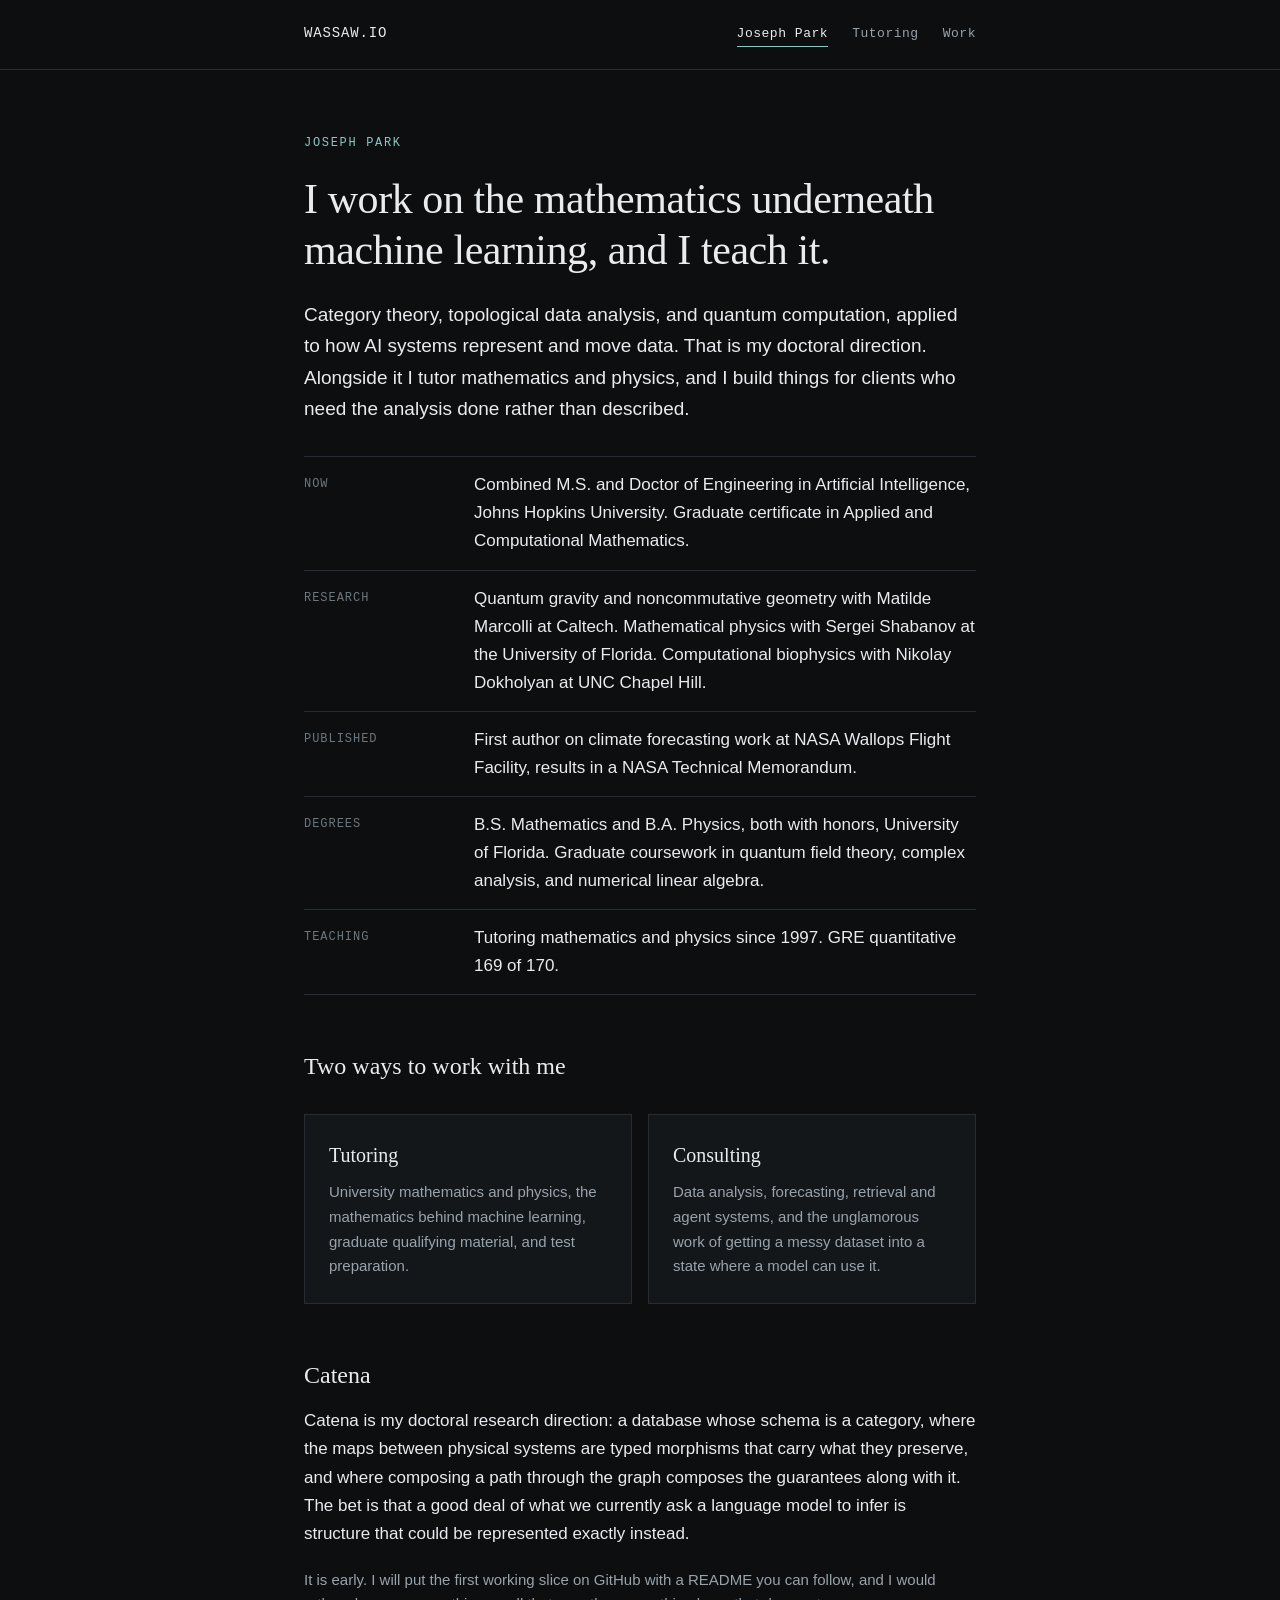
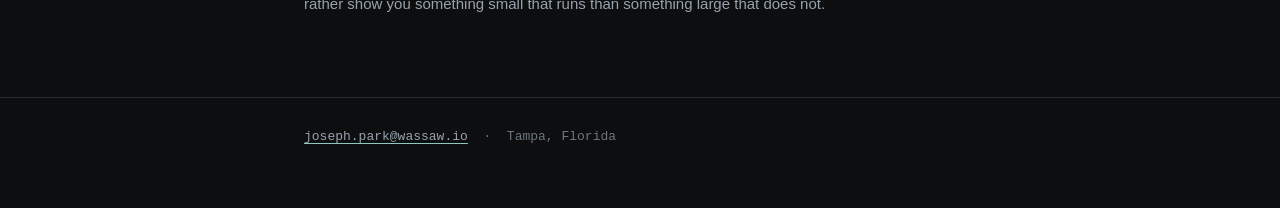
==== index.html @ 8ad2c4a7 "Add files via upload" ====
<!doctype html>
<html lang="en">
<head>
<meta charset="utf-8">
<meta name="viewport" content="width=device-width, initial-scale=1">
<title>Joseph Park — Wassaw</title>
<meta name="description" content="Joseph Park. Mathematics, physics, and the mathematics underneath machine learning. Johns Hopkins M.S./Doctor of Engineering in Artificial Intelligence.">
<link rel="icon" href="data:image/svg+xml,%3Csvg xmlns='http://www.w3.org/2000/svg' viewBox='0 0 32 32'%3E%3Crect width='32' height='32' fill='%230c0e10'/%3E%3Ctext x='16' y='23' font-size='20' fill='%238ec7c1' text-anchor='middle' font-family='serif'%3E%E2%88%AB%3C/text%3E%3C/svg%3E">
<link rel="stylesheet" href="style.css">
</head>
<body>

<header>
  <div class="wrap">
    <a class="brand" href="/">WASSAW.IO</a>
    <nav>
      <a class="here" href="/">Joseph Park</a>
      <a href="/tutoring/">Tutoring</a>
      <a href="/work/">Work</a>
    </nav>
  </div>
</header>

<main class="wrap">

  <!-- ============ HERO ============ -->
  <p class="label">Joseph Park</p>
  <h1>I work on the mathematics underneath machine learning, and I teach it.</h1>

  <p class="lede">Category theory, topological data analysis, and quantum computation, applied to how AI systems represent and move data. That is my doctoral direction. Alongside it I tutor mathematics and physics, and I build things for clients who need the analysis done rather than described.</p>

  <!-- ============ FACTS ============ -->
  <ul class="facts">
    <li>
      <span class="k">Now</span>
      <span class="v">Combined M.S. and Doctor of Engineering in Artificial Intelligence, Johns Hopkins University. Graduate certificate in Applied and Computational Mathematics.</span>
    </li>
    <li>
      <span class="k">Research</span>
      <span class="v">Quantum gravity and noncommutative geometry with Matilde Marcolli at Caltech. Mathematical physics with Sergei Shabanov at the University of Florida. Computational biophysics with Nikolay Dokholyan at UNC Chapel Hill.</span>
    </li>
    <li>
      <span class="k">Published</span>
      <span class="v">First author on climate forecasting work at NASA Wallops Flight Facility, results in a NASA Technical Memorandum.</span>
    </li>
    <li>
      <span class="k">Degrees</span>
      <span class="v">B.S. Mathematics and B.A. Physics, both with honors, University of Florida. Graduate coursework in quantum field theory, complex analysis, and numerical linear algebra.</span>
    </li>
    <li>
      <span class="k">Teaching</span>
      <span class="v">Tutoring mathematics and physics since 1997. GRE quantitative 169 of 170.</span>
    </li>
  </ul>

  <!-- ============ TWO DOORS ============ -->
  <h2>Two ways to work with me</h2>

  <div class="cards">
    <a class="card" href="/tutoring/">
      <h3>Tutoring</h3>
      <p>University mathematics and physics, the mathematics behind machine learning, graduate qualifying material, and test preparation.</p>
    </a>
    <a class="card" href="/work/">
      <h3>Consulting</h3>
      <p>Data analysis, forecasting, retrieval and agent systems, and the unglamorous work of getting a messy dataset into a state where a model can use it.</p>
    </a>
  </div>

  <!-- ============ CATENA ============ -->
  <h2>Catena</h2>

  <p>Catena is my doctoral research direction: a database whose schema is a category, where the maps between physical systems are typed morphisms that carry what they preserve, and where composing a path through the graph composes the guarantees along with it. The bet is that a good deal of what we currently ask a language model to infer is structure that could be represented exactly instead.</p>

  <p class="note">It is early. I will put the first working slice on GitHub with a README you can follow, and I would rather show you something small that runs than something large that does not.</p>

</main>

<footer>
  <div class="wrap">
    <a href="mailto:joseph.park@wassaw.io">joseph.park@wassaw.io</a> &nbsp;·&nbsp; Tampa, Florida
  </div>
</footer>

</body>
</html>
---- style.css ----
/* wassaw.io — shared styles
   Edit colors here once and every page follows. */

:root {
  --bg:        #0c0e10;
  --surface:   #14171a;
  --border:    #262c31;
  --text:      #e9ecef;
  --muted:     #99a3ab;
  --dim:       #6d777e;
  --accent:    #8ec7c1;

  --serif: "Iowan Old Style", "Palatino Linotype", Palatino, Georgia, serif;
  --sans:  -apple-system, BlinkMacSystemFont, "Segoe UI", Roboto, Helvetica, Arial, sans-serif;
  --mono:  ui-monospace, SFMono-Regular, Menlo, Consolas, "Liberation Mono", monospace;
}

* { box-sizing: border-box; }

html { -webkit-text-size-adjust: 100%; }

body {
  margin: 0;
  background: var(--bg);
  color: var(--text);
  font-family: var(--sans);
  font-size: 17px;
  line-height: 1.65;
  -webkit-font-smoothing: antialiased;
}

.wrap {
  max-width: 720px;
  margin: 0 auto;
  padding: 0 24px;
}

/* ---------- header / nav ---------- */

header {
  border-bottom: 1px solid var(--border);
  padding: 22px 0;
  margin-bottom: 64px;
}

header .wrap {
  display: flex;
  flex-wrap: wrap;
  gap: 16px 28px;
  align-items: baseline;
  justify-content: space-between;
}

.brand {
  font-family: var(--mono);
  font-size: 14px;
  letter-spacing: 0.06em;
  color: var(--text);
  text-decoration: none;
}

nav {
  display: flex;
  gap: 24px;
  font-family: var(--mono);
  font-size: 13px;
  letter-spacing: 0.04em;
}

nav a {
  color: var(--muted);
  text-decoration: none;
  padding-bottom: 2px;
  border-bottom: 1px solid transparent;
}

nav a:hover { color: var(--text); border-bottom-color: var(--accent); }
nav a.here  { color: var(--text); border-bottom-color: var(--accent); }

/* ---------- type ---------- */

h1 {
  font-family: var(--serif);
  font-weight: 400;
  font-size: clamp(30px, 5.5vw, 42px);
  line-height: 1.2;
  letter-spacing: -0.01em;
  margin: 0 0 24px;
}

h2 {
  font-family: var(--serif);
  font-weight: 400;
  font-size: 24px;
  line-height: 1.3;
  margin: 56px 0 16px;
}

.label {
  font-family: var(--mono);
  font-size: 12px;
  letter-spacing: 0.14em;
  text-transform: uppercase;
  color: var(--accent);
  margin: 0 0 20px;
}

.lede { font-size: 19px; color: var(--text); }

p { margin: 0 0 20px; }

a { color: var(--text); text-decoration: underline; text-decoration-color: var(--accent); text-underline-offset: 3px; }
a:hover { text-decoration-color: var(--text); }

strong { font-weight: 600; }

/* ---------- facts ---------- */

.facts {
  list-style: none;
  margin: 32px 0;
  padding: 0;
  border-top: 1px solid var(--border);
}

.facts li {
  border-bottom: 1px solid var(--border);
  padding: 14px 0;
  display: flex;
  flex-wrap: wrap;
  gap: 4px 20px;
}

.facts .k {
  font-family: var(--mono);
  font-size: 12px;
  letter-spacing: 0.08em;
  text-transform: uppercase;
  color: var(--dim);
  flex: 0 0 150px;
  padding-top: 4px;
}

.facts .v { flex: 1 1 260px; }

/* ---------- cards ---------- */

.cards { display: grid; gap: 16px; margin: 32px 0; }
@media (min-width: 620px) { .cards { grid-template-columns: 1fr 1fr; } }

.card {
  border: 1px solid var(--border);
  background: var(--surface);
  padding: 24px;
  text-decoration: none;
  color: var(--text);
  display: block;
}

.card:hover { border-color: var(--accent); }
.card h3 { font-family: var(--serif); font-weight: 400; font-size: 20px; margin: 0 0 8px; }
.card p  { color: var(--muted); font-size: 15px; margin: 0; }

/* ---------- subject groups ---------- */

.subjects { margin: 28px 0; }

.group {
  border-top: 1px solid var(--border);
  padding: 18px 0;
}

.group .k {
  font-family: var(--mono);
  font-size: 12px;
  letter-spacing: 0.1em;
  text-transform: uppercase;
  color: var(--accent);
  margin: 0 0 8px;
}

.group .v { margin: 0; color: var(--text); }

/* ---------- photo ---------- */

figure { margin: 32px 0; }
figure img { width: 100%; height: auto; display: block; border: 1px solid var(--border); }
figcaption { font-family: var(--mono); font-size: 12px; color: var(--dim); margin-top: 10px; line-height: 1.5; }

/* ---------- footer ---------- */

footer {
  border-top: 1px solid var(--border);
  margin-top: 80px;
  padding: 28px 0 60px;
  font-family: var(--mono);
  font-size: 13px;
  color: var(--dim);
}

footer a { color: var(--muted); }

/* ---------- misc ---------- */

.note { color: var(--muted); font-size: 15px; }

pre, code { font-family: var(--mono); }

table { display: block; overflow-x: auto; }
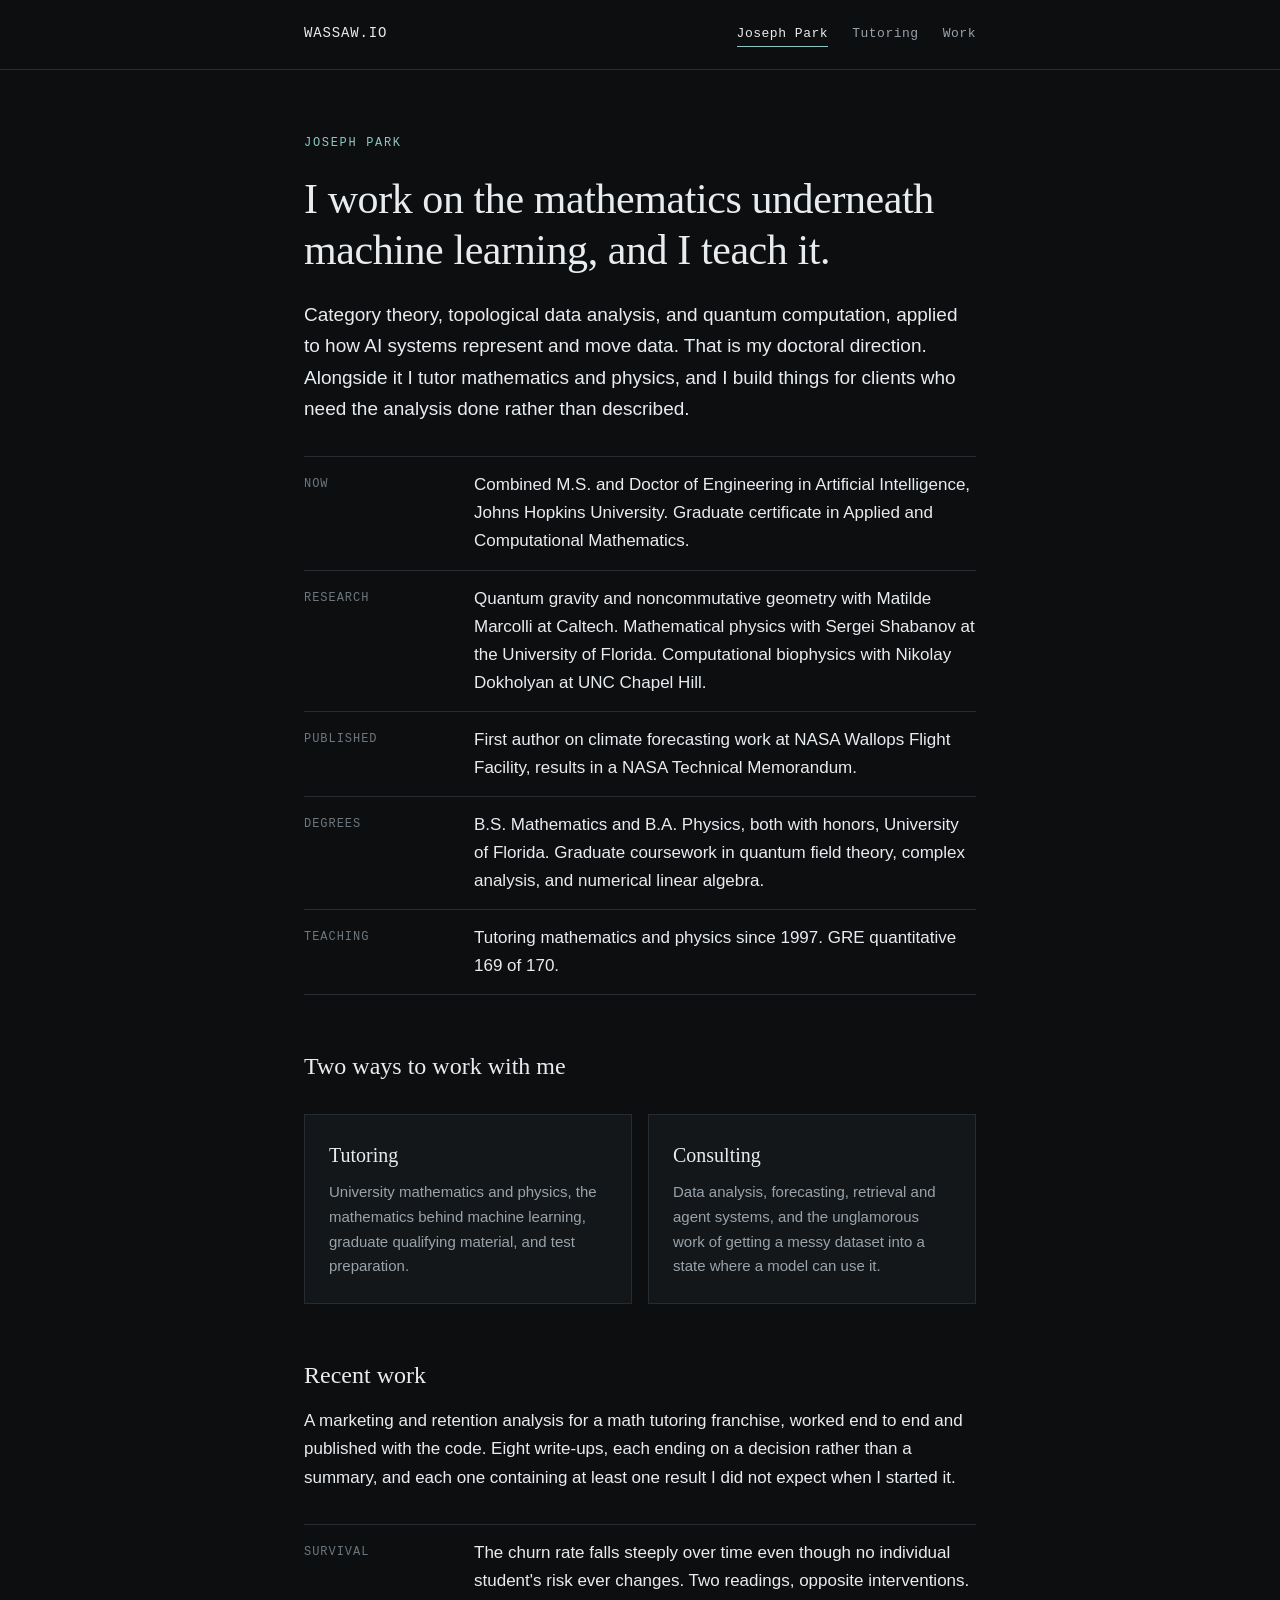
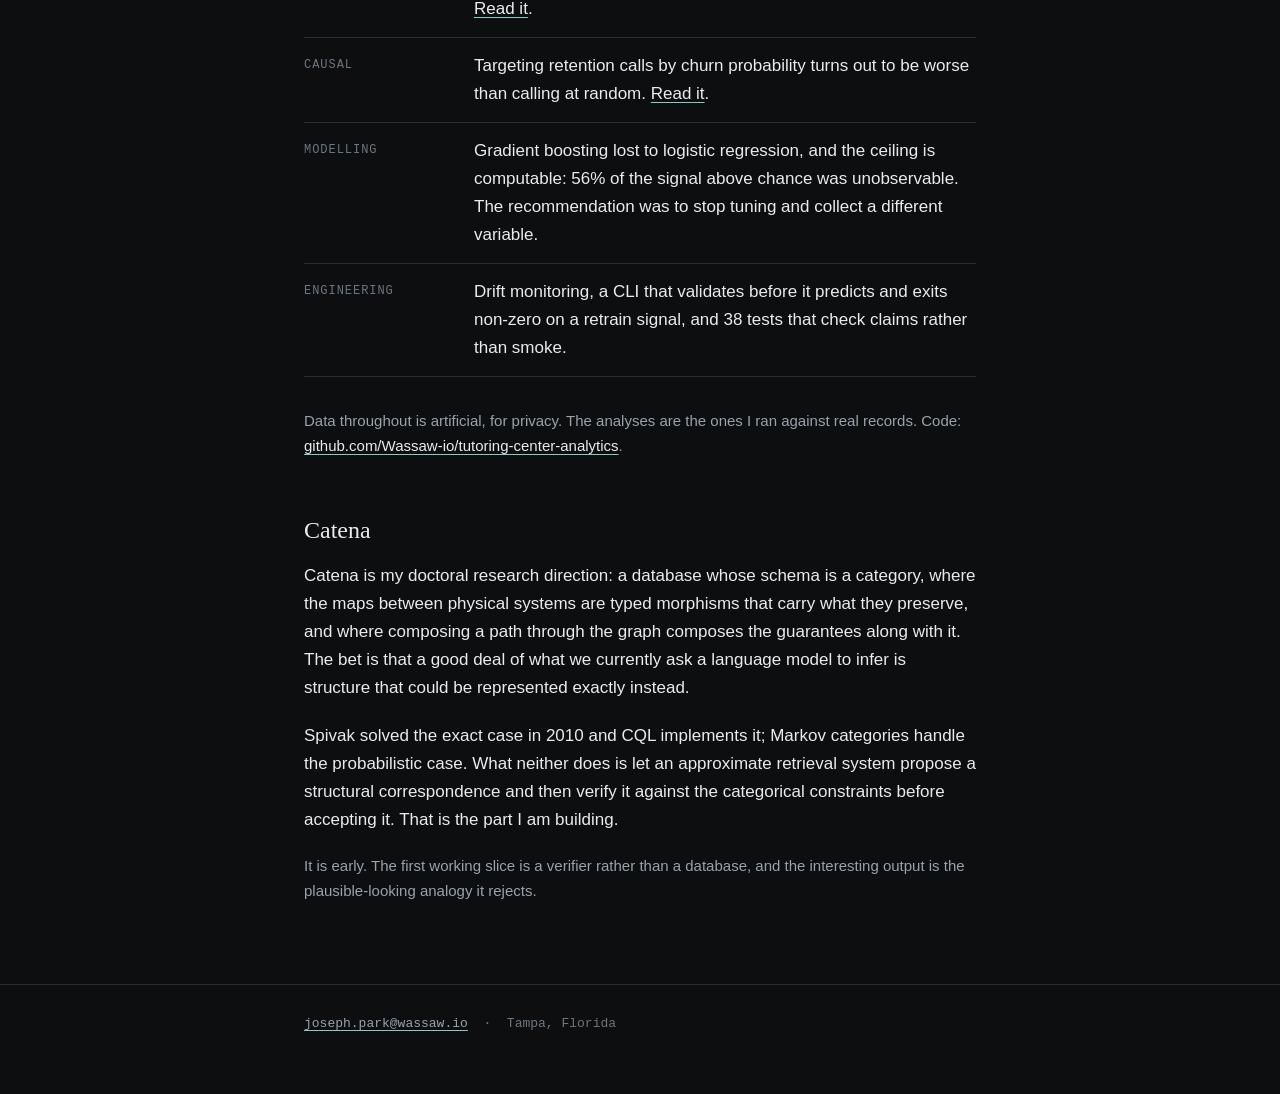
==== commit 8d917f00: "Add files via upload" ====
--- a/index.html
+++ b/index.html
@@ -67,12 +67,56 @@
     </a>
   </div>
 
+  <!-- ============ EVIDENCE ============ -->
+  <h2>Recent work</h2>
+
+  <p>A marketing and retention analysis for a math tutoring franchise, worked end to
+  end and published with the code. Eight write-ups, each ending on a decision rather
+  than a summary, and each one containing at least one result I did not expect when I
+  started it.</p>
+
+  <ul class="facts">
+    <li>
+      <span class="k">Survival</span>
+      <span class="v">The churn rate falls steeply over time even though no
+      individual student's risk ever changes. Two readings, opposite
+      interventions. <a href="/work/tutoring-retention/">Read it</a>.</span>
+    </li>
+    <li>
+      <span class="k">Causal</span>
+      <span class="v">Targeting retention calls by churn probability turns out to be
+      worse than calling at random. <a href="/work/who-to-call/">Read it</a>.</span>
+    </li>
+    <li>
+      <span class="k">Modelling</span>
+      <span class="v">Gradient boosting lost to logistic regression, and the ceiling
+      is computable: 56% of the signal above chance was unobservable. The
+      recommendation was to stop tuning and collect a different variable.</span>
+    </li>
+    <li>
+      <span class="k">Engineering</span>
+      <span class="v">Drift monitoring, a CLI that validates before it predicts and
+      exits non-zero on a retrain signal, and 38 tests that check claims rather than
+      smoke.</span>
+    </li>
+  </ul>
+
+  <p class="note">Data throughout is artificial, for privacy. The analyses are the
+  ones I ran against real records. Code:
+  <a href="https://github.com/Wassaw-io/tutoring-center-analytics">github.com/Wassaw-io/tutoring-center-analytics</a>.</p>
+
   <!-- ============ CATENA ============ -->
   <h2>Catena</h2>
 
   <p>Catena is my doctoral research direction: a database whose schema is a category, where the maps between physical systems are typed morphisms that carry what they preserve, and where composing a path through the graph composes the guarantees along with it. The bet is that a good deal of what we currently ask a language model to infer is structure that could be represented exactly instead.</p>
 
-  <p class="note">It is early. I will put the first working slice on GitHub with a README you can follow, and I would rather show you something small that runs than something large that does not.</p>
+  <p>Spivak solved the exact case in 2010 and CQL implements it; Markov categories
+  handle the probabilistic case. What neither does is let an approximate retrieval
+  system propose a structural correspondence and then verify it against the
+  categorical constraints before accepting it. That is the part I am building.</p>
+
+  <p class="note">It is early. The first working slice is a verifier rather than a
+  database, and the interesting output is the plausible-looking analogy it rejects.</p>
 
 </main>
 
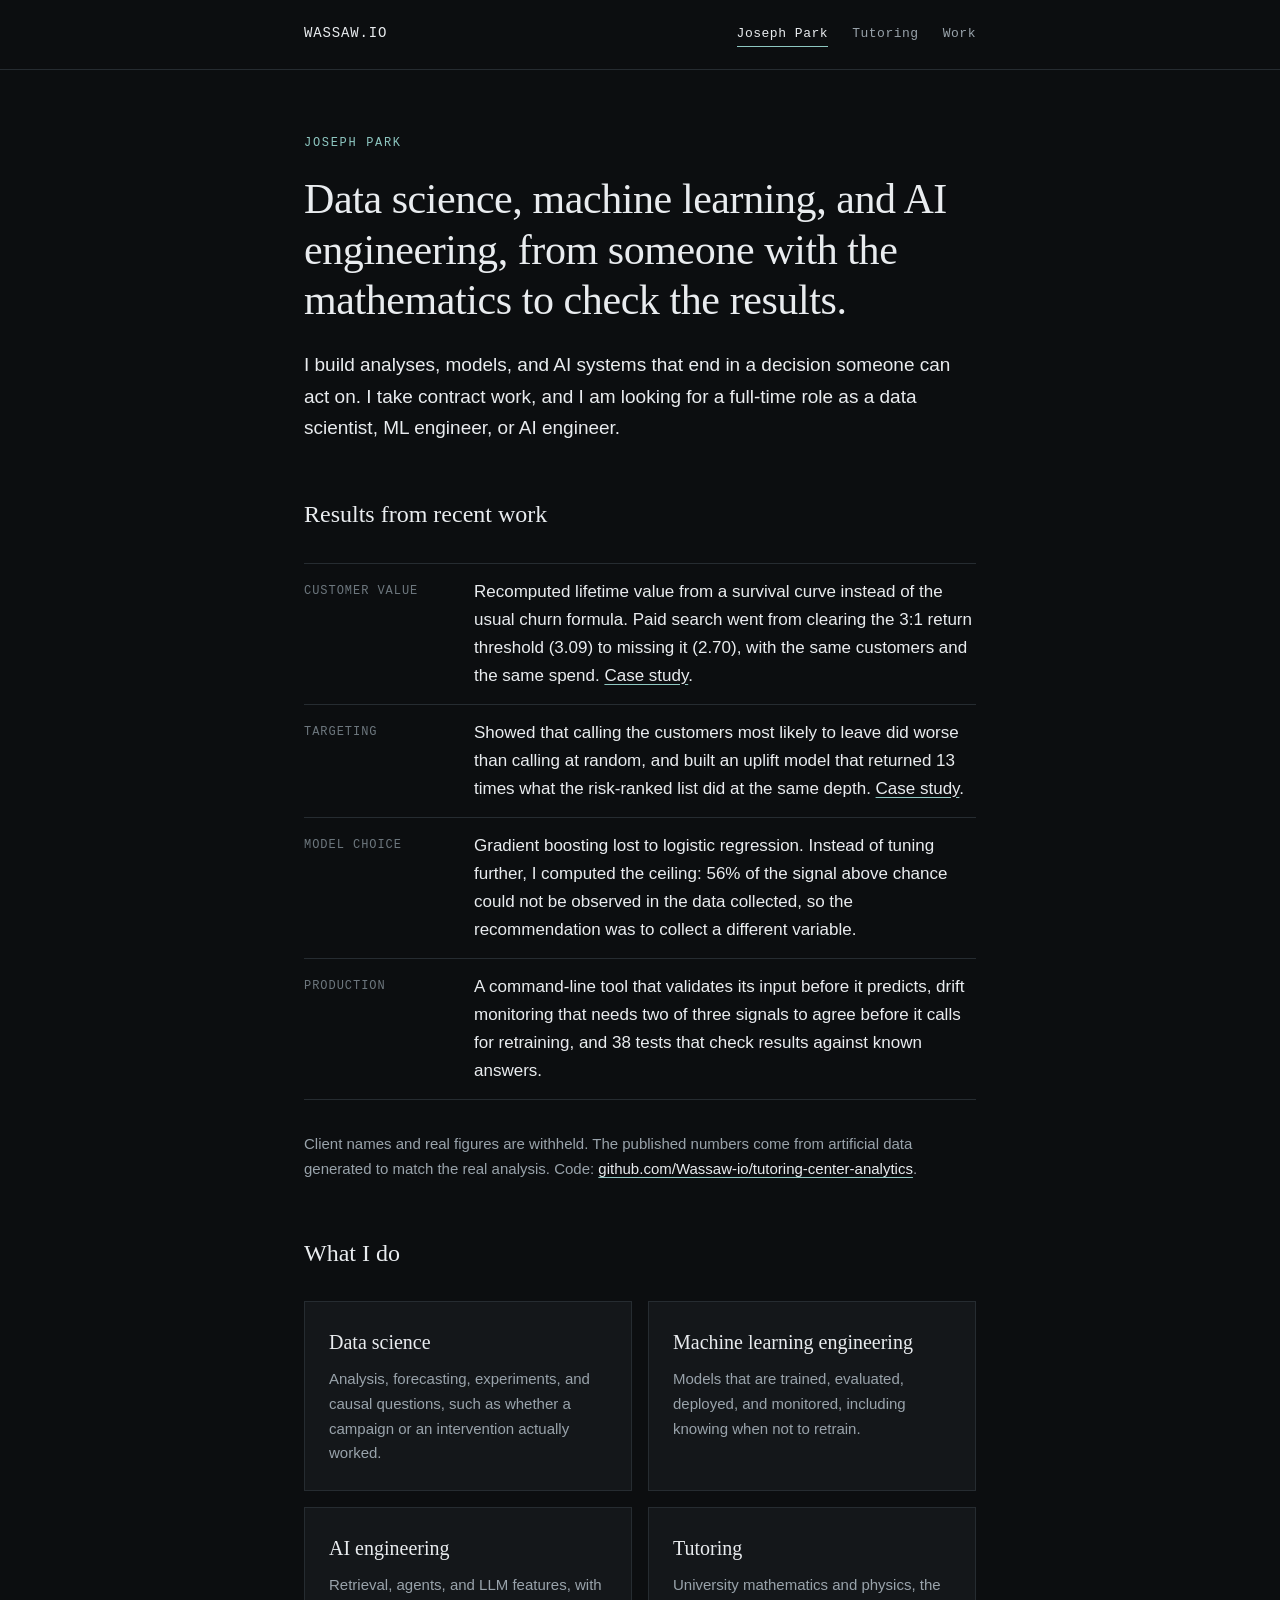
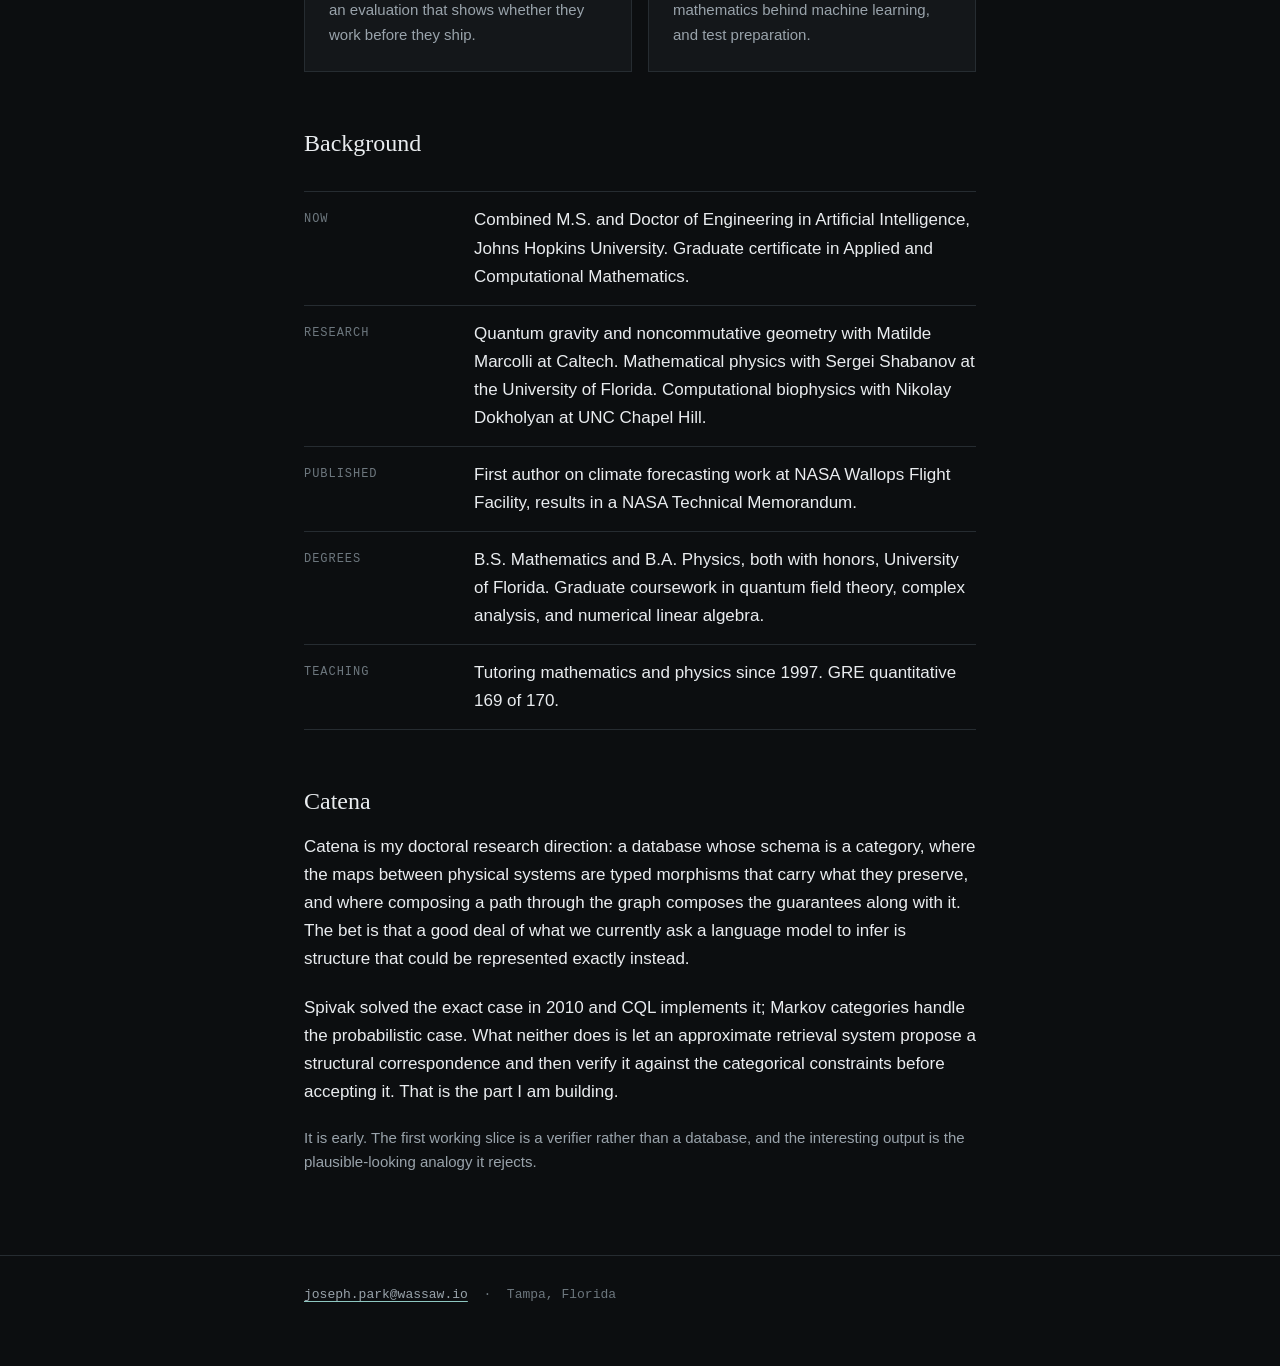
==== commit 039783d1: "Add files via upload" ====
--- a/index.html
+++ b/index.html
@@ -4,7 +4,7 @@
 <meta charset="utf-8">
 <meta name="viewport" content="width=device-width, initial-scale=1">
 <title>Joseph Park — Wassaw</title>
-<meta name="description" content="Joseph Park. Mathematics, physics, and the mathematics underneath machine learning. Johns Hopkins M.S./Doctor of Engineering in Artificial Intelligence.">
+<meta name="description" content="Joseph Park. Data science, machine learning engineering, and AI engineering, for contract work and full-time roles. Johns Hopkins M.S./Doctor of Engineering in Artificial Intelligence.">
 <link rel="icon" href="data:image/svg+xml,%3Csvg xmlns='http://www.w3.org/2000/svg' viewBox='0 0 32 32'%3E%3Crect width='32' height='32' fill='%230c0e10'/%3E%3Ctext x='16' y='23' font-size='20' fill='%238ec7c1' text-anchor='middle' font-family='serif'%3E%E2%88%AB%3C/text%3E%3C/svg%3E">
 <link rel="stylesheet" href="style.css">
 </head>
@@ -25,19 +25,68 @@
 
   <!-- ============ HERO ============ -->
   <p class="label">Joseph Park</p>
-  <h1>I work on the mathematics underneath machine learning, and I teach it.</h1>
+  <h1>Data science, machine learning, and AI engineering, from someone with the mathematics to check the results.</h1>
 
-  <p class="lede">Category theory, topological data analysis, and quantum computation, applied to how AI systems represent and move data. That is my doctoral direction. Alongside it I tutor mathematics and physics, and I build things for clients who need the analysis done rather than described.</p>
+  <p class="lede">I build analyses, models, and AI systems that end in a decision someone can act on.  I take contract work, and I am looking for a full-time role as a data scientist, ML engineer, or AI engineer.</p>
 
-  <!-- ============ FACTS ============ -->
+  <!-- ============ RESULTS ============ -->
+  <h2>Results from recent work</h2>
+
+  <ul class="facts">
+    <li>
+      <span class="k">Customer value</span>
+      <span class="v">Recomputed lifetime value from a survival curve instead of the usual churn formula.  Paid search went from clearing the 3:1 return threshold (3.09) to missing it (2.70), with the same customers and the same spend.  <a href="/work/tutoring-retention/">Case study</a>.</span>
+    </li>
+    <li>
+      <span class="k">Targeting</span>
+      <span class="v">Showed that calling the customers most likely to leave did worse than calling at random, and built an uplift model that returned 13 times what the risk-ranked list did at the same depth.  <a href="/work/who-to-call/">Case study</a>.</span>
+    </li>
+    <li>
+      <span class="k">Model choice</span>
+      <span class="v">Gradient boosting lost to logistic regression.  Instead of tuning further, I computed the ceiling: 56% of the signal above chance could not be observed in the data collected, so the recommendation was to collect a different variable.</span>
+    </li>
+    <li>
+      <span class="k">Production</span>
+      <span class="v">A command-line tool that validates its input before it predicts, drift monitoring that needs two of three signals to agree before it calls for retraining, and 38 tests that check results against known answers.</span>
+    </li>
+  </ul>
+
+  <p class="note">Client names and real figures are withheld.  The published numbers come from artificial data generated to match the real analysis.  Code:
+  <a href="https://github.com/Wassaw-io/tutoring-center-analytics">github.com/Wassaw-io/tutoring-center-analytics</a>.</p>
+
+  <!-- ============ ROLES ============ -->
+  <h2>What I do</h2>
+
+  <div class="cards">
+    <a class="card" href="/work/#data-science">
+      <h3>Data science</h3>
+      <p>Analysis, forecasting, experiments, and causal questions, such as whether a campaign or an intervention actually worked.</p>
+    </a>
+    <a class="card" href="/work/#ml-engineering">
+      <h3>Machine learning engineering</h3>
+      <p>Models that are trained, evaluated, deployed, and monitored, including knowing when not to retrain.</p>
+    </a>
+    <a class="card" href="/work/#ai-engineering">
+      <h3>AI engineering</h3>
+      <p>Retrieval, agents, and LLM features, with an evaluation that shows whether they work before they ship.</p>
+    </a>
+    <a class="card" href="/tutoring/">
+      <h3>Tutoring</h3>
+      <p>University mathematics and physics, the mathematics behind machine learning, and test preparation.</p>
+    </a>
+  </div>
+
+  <!-- ============ BACKGROUND ============ -->
+  <h2>Background</h2>
+
   <ul class="facts">
     <li>
       <span class="k">Now</span>
-      <span class="v">Combined M.S. and Doctor of Engineering in Artificial Intelligence, Johns Hopkins University. Graduate certificate in Applied and Computational Mathematics.</span>
+      <span class="v">Combined M.S. and Doctor of Engineering in Artificial Intelligence, Johns Hopkins University.  Graduate certificate in Applied and Computational Mathematics.</span>
     </li>
     <li>
       <span class="k">Research</span>
-      <span class="v">Quantum gravity and noncommutative geometry with Matilde Marcolli at Caltech. Mathematical physics with Sergei Shabanov at the University of Florida. Computational biophysics with Nikolay Dokholyan at UNC Chapel Hill.</span>
+      <span class="v">Quantum gravity and noncommutative geometry with Matilde Marcolli at Caltech.  Mathematical physics with Sergei Shabanov at the University of Florida.  Computational biophysics with Nikolay Dokholyan at UNC Chapel Hill.</span>
     </li>
     <li>
       <span class="k">Published</span>
@@ -45,67 +94,16 @@
     </li>
     <li>
       <span class="k">Degrees</span>
-      <span class="v">B.S. Mathematics and B.A. Physics, both with honors, University of Florida. Graduate coursework in quantum field theory, complex analysis, and numerical linear algebra.</span>
+      <span class="v">B.S. Mathematics and B.A. Physics, both with honors, University of Florida.  Graduate coursework in quantum field theory, complex analysis, and numerical linear algebra.</span>
     </li>
     <li>
       <span class="k">Teaching</span>
-      <span class="v">Tutoring mathematics and physics since 1997. GRE quantitative 169 of 170.</span>
+      <span class="v">Tutoring mathematics and physics since 1997.  GRE quantitative 169 of 170.</span>
     </li>
   </ul>
 
-  <!-- ============ TWO DOORS ============ -->
-  <h2>Two ways to work with me</h2>
-
-  <div class="cards">
-    <a class="card" href="/tutoring/">
-      <h3>Tutoring</h3>
-      <p>University mathematics and physics, the mathematics behind machine learning, graduate qualifying material, and test preparation.</p>
-    </a>
-    <a class="card" href="/work/">
-      <h3>Consulting</h3>
-      <p>Data analysis, forecasting, retrieval and agent systems, and the unglamorous work of getting a messy dataset into a state where a model can use it.</p>
-    </a>
-  </div>
-
-  <!-- ============ EVIDENCE ============ -->
-  <h2>Recent work</h2>
-
-  <p>A marketing and retention analysis for a math tutoring franchise, worked end to
-  end and published with the code. Eight write-ups, each ending on a decision rather
-  than a summary, and each one containing at least one result I did not expect when I
-  started it.</p>
-
-  <ul class="facts">
-    <li>
-      <span class="k">Survival</span>
-      <span class="v">The churn rate falls steeply over time even though no
-      individual student's risk ever changes. Two readings, opposite
-      interventions. <a href="/work/tutoring-retention/">Read it</a>.</span>
-    </li>
-    <li>
-      <span class="k">Causal</span>
-      <span class="v">Targeting retention calls by churn probability turns out to be
-      worse than calling at random. <a href="/work/who-to-call/">Read it</a>.</span>
-    </li>
-    <li>
-      <span class="k">Modelling</span>
-      <span class="v">Gradient boosting lost to logistic regression, and the ceiling
-      is computable: 56% of the signal above chance was unobservable. The
-      recommendation was to stop tuning and collect a different variable.</span>
-    </li>
-    <li>
-      <span class="k">Engineering</span>
-      <span class="v">Drift monitoring, a CLI that validates before it predicts and
-      exits non-zero on a retrain signal, and 38 tests that check claims rather than
-      smoke.</span>
-    </li>
-  </ul>
-
-  <p class="note">Data throughout is artificial, for privacy. The analyses are the
-  ones I ran against real records. Code:
-  <a href="https://github.com/Wassaw-io/tutoring-center-analytics">github.com/Wassaw-io/tutoring-center-analytics</a>.</p>
-
-  <!-- ============ CATENA ============ -->
+  
+<!-- ============ CATENA ============ -->
   <h2>Catena</h2>
 
   <p>Catena is my doctoral research direction: a database whose schema is a category, where the maps between physical systems are typed morphisms that carry what they preserve, and where composing a path through the graph composes the guarantees along with it. The bet is that a good deal of what we currently ask a language model to infer is structure that could be represented exactly instead.</p>
--- a/style.css
+++ b/style.css
@@ -114,6 +114,8 @@
 
 strong { font-weight: 600; }
 
+h3.label { font-weight: 400; margin: 36px 0 0; scroll-margin-top: 24px; }
+
 /* ---------- facts ---------- */
 
 .facts {
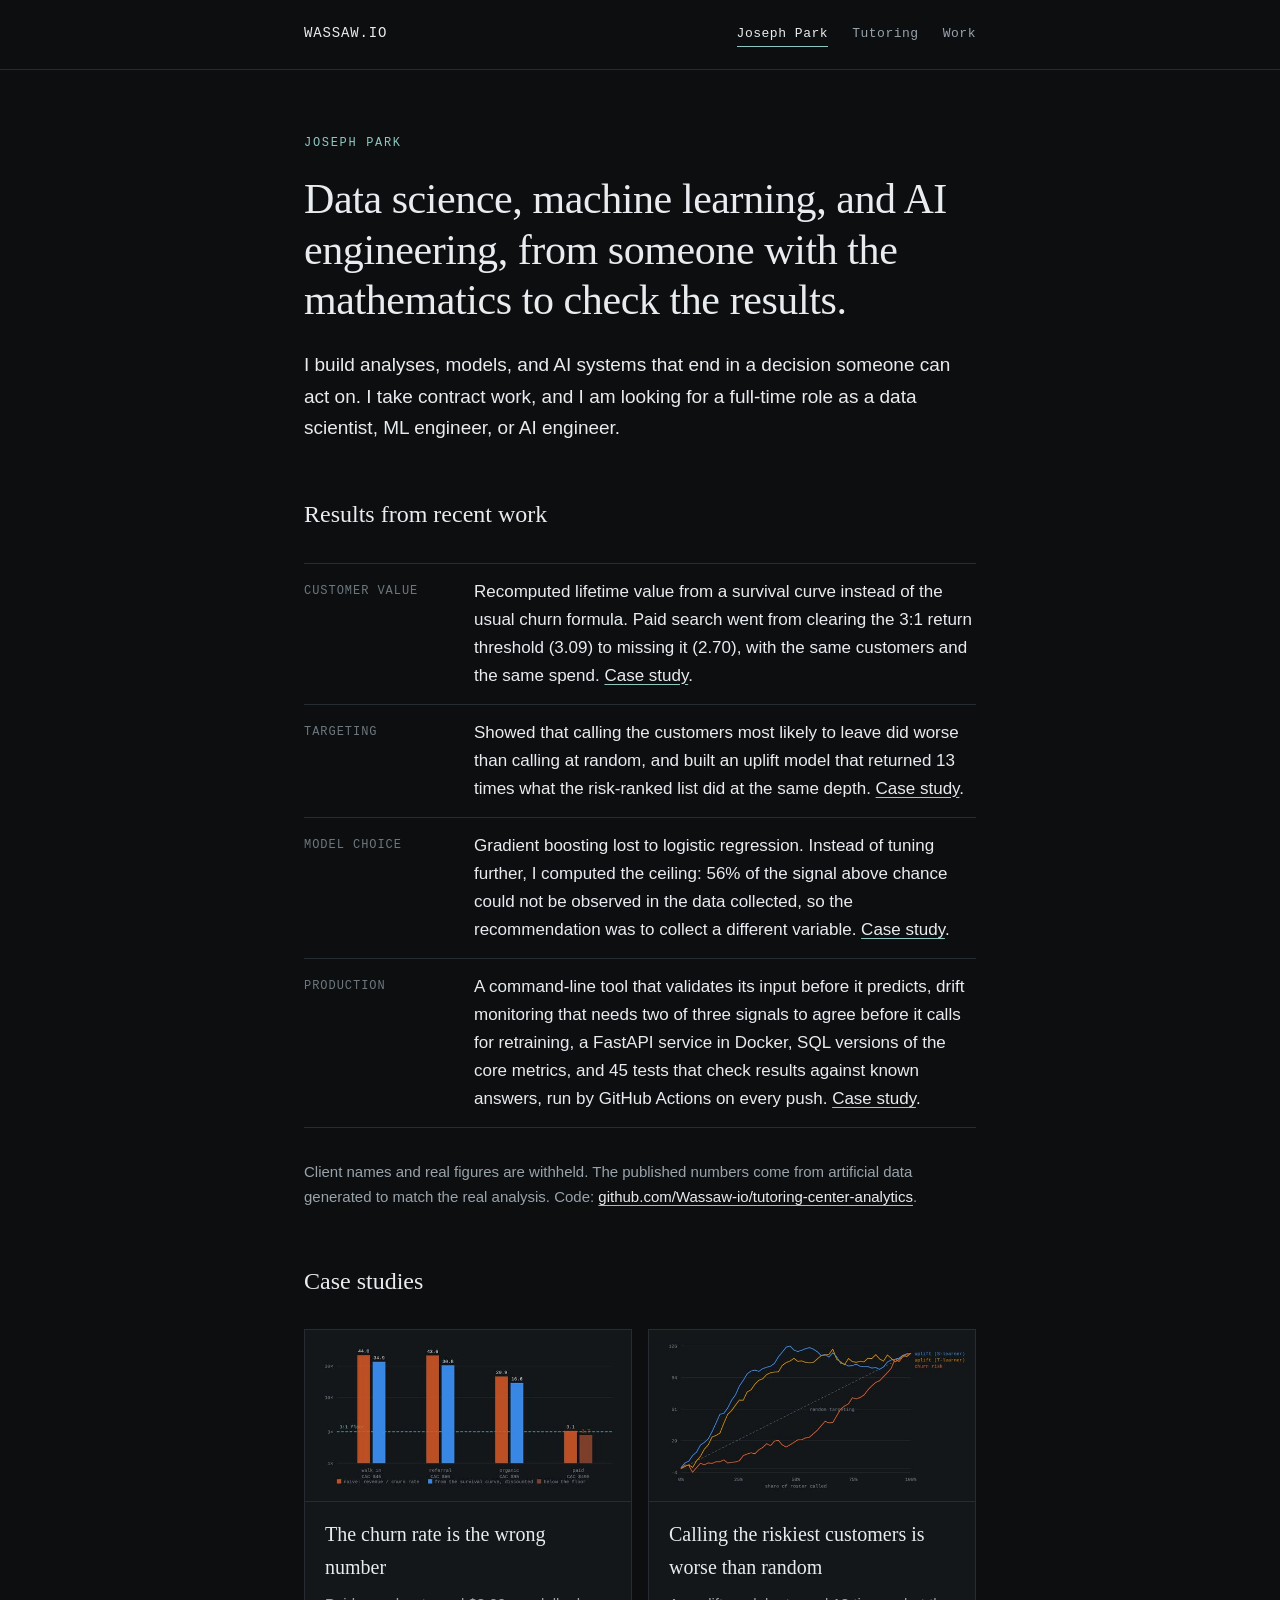
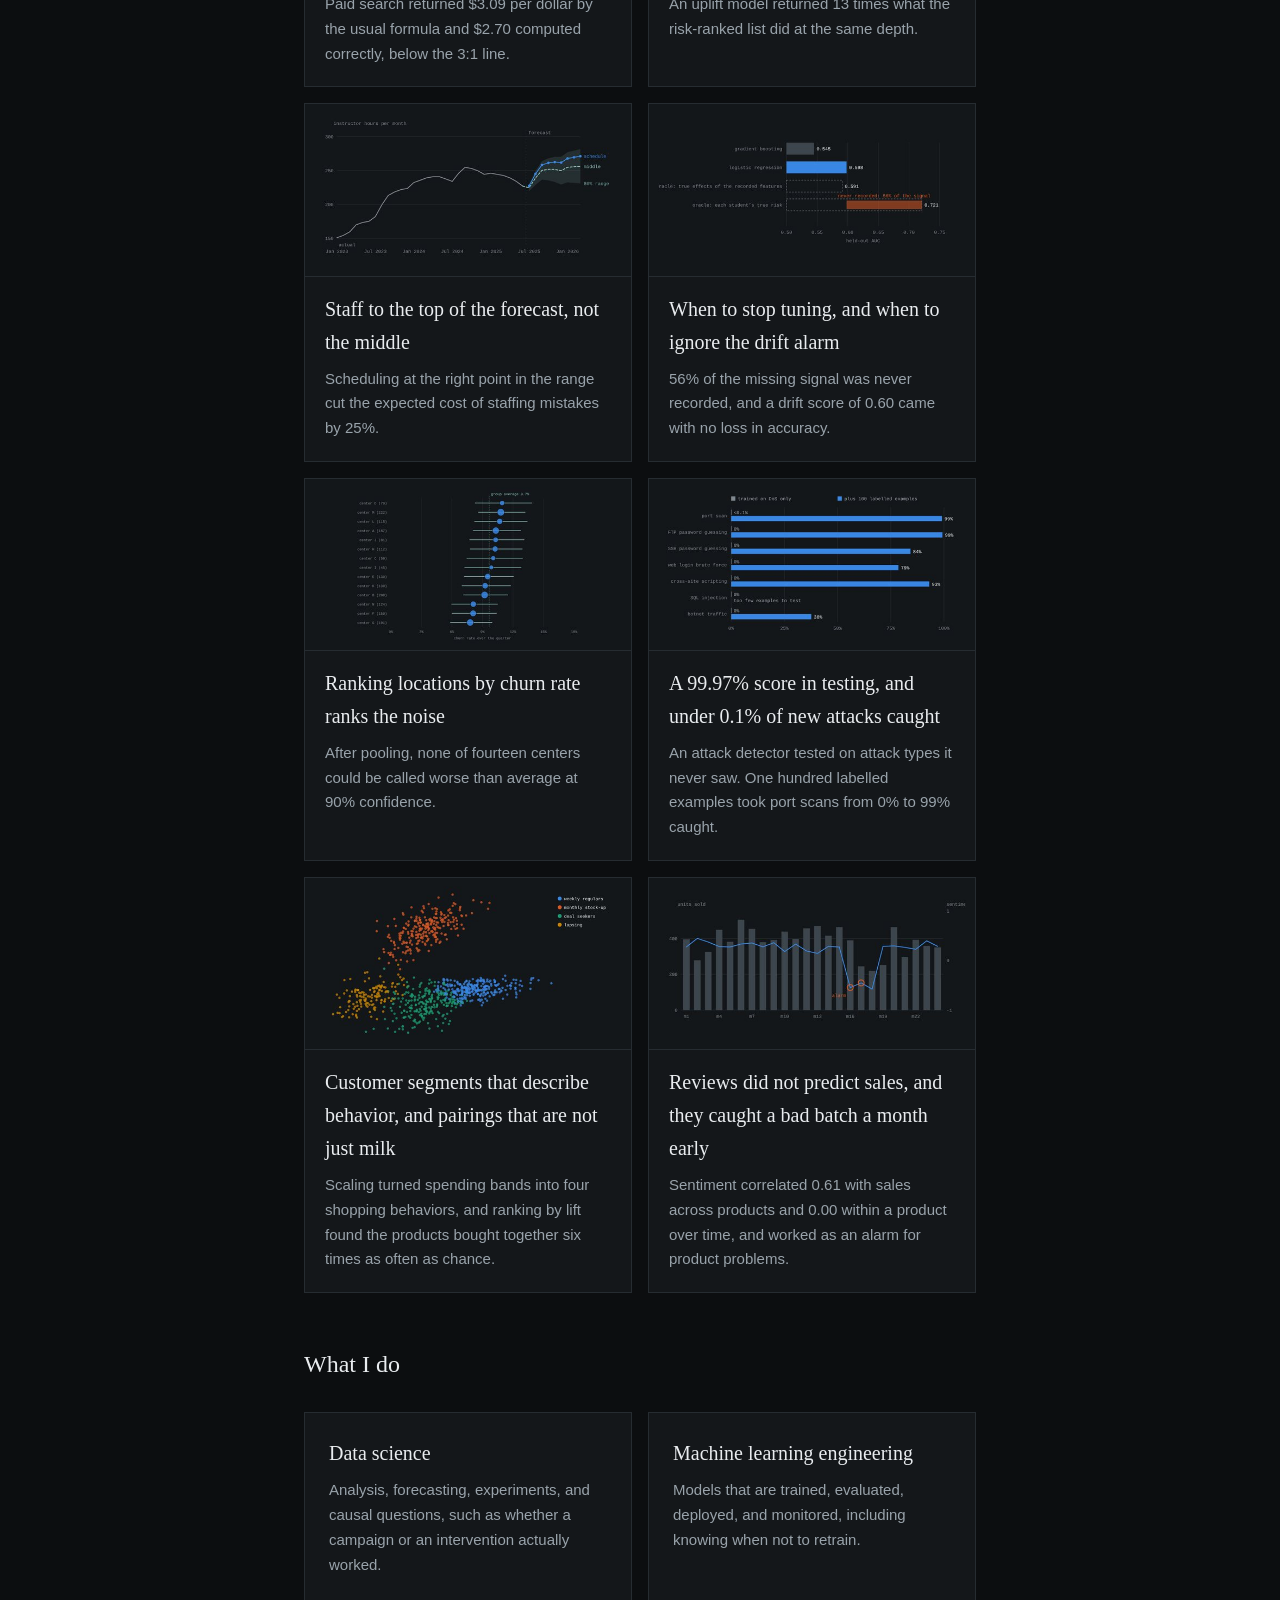
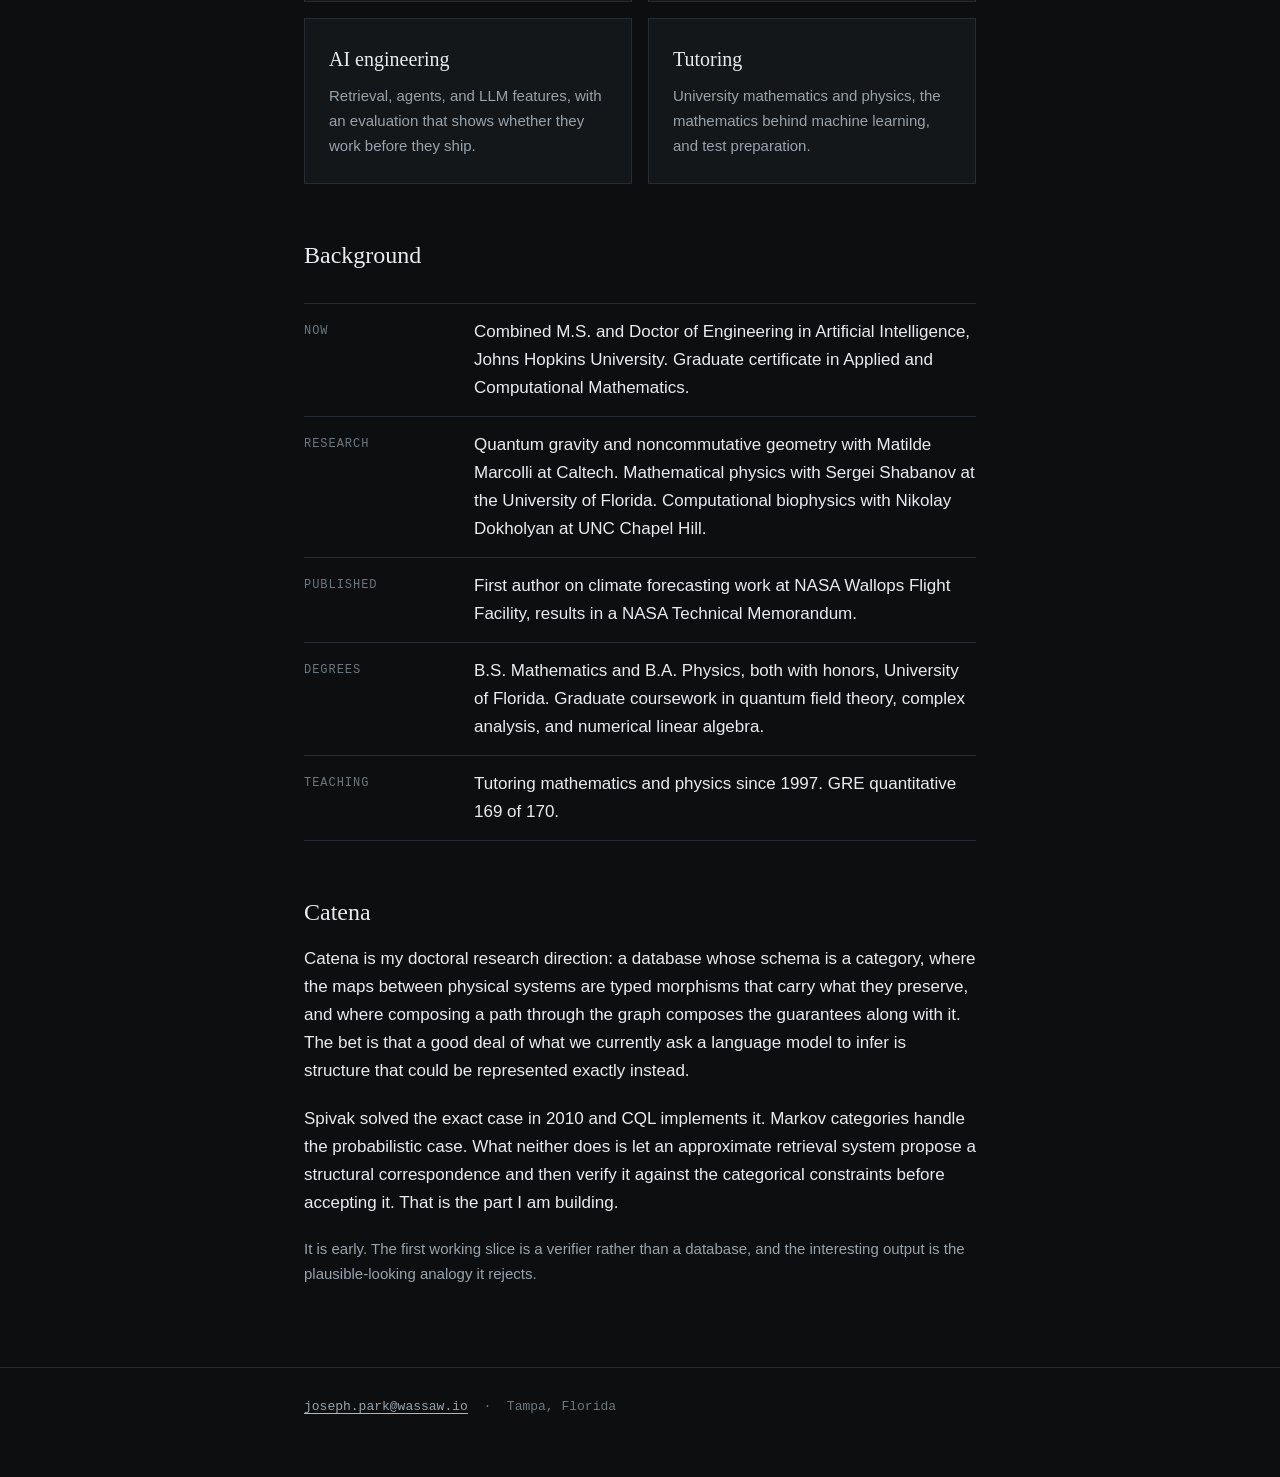
==== commit 89e3abf5: "add case studies" ====
--- a/index.html
+++ b/index.html
@@ -3,7 +3,7 @@
 <head>
 <meta charset="utf-8">
 <meta name="viewport" content="width=device-width, initial-scale=1">
-<title>Joseph Park — Wassaw</title>
+<title>Joseph Park · Wassaw</title>
 <meta name="description" content="Joseph Park. Data science, machine learning engineering, and AI engineering, for contract work and full-time roles. Johns Hopkins M.S./Doctor of Engineering in Artificial Intelligence.">
 <link rel="icon" href="data:image/svg+xml,%3Csvg xmlns='http://www.w3.org/2000/svg' viewBox='0 0 32 32'%3E%3Crect width='32' height='32' fill='%230c0e10'/%3E%3Ctext x='16' y='23' font-size='20' fill='%238ec7c1' text-anchor='middle' font-family='serif'%3E%E2%88%AB%3C/text%3E%3C/svg%3E">
 <link rel="stylesheet" href="style.css">
@@ -43,16 +43,62 @@
     </li>
     <li>
       <span class="k">Model choice</span>
-      <span class="v">Gradient boosting lost to logistic regression.  Instead of tuning further, I computed the ceiling: 56% of the signal above chance could not be observed in the data collected, so the recommendation was to collect a different variable.</span>
+      <span class="v">Gradient boosting lost to logistic regression.  Instead of tuning further, I computed the ceiling: 56% of the signal above chance could not be observed in the data collected, so the recommendation was to collect a different variable.  <a href="/work/ml-lifecycle/">Case study</a>.</span>
     </li>
     <li>
       <span class="k">Production</span>
-      <span class="v">A command-line tool that validates its input before it predicts, drift monitoring that needs two of three signals to agree before it calls for retraining, and 38 tests that check results against known answers.</span>
+      <span class="v">A command-line tool that validates its input before it predicts, drift monitoring that needs two of three signals to agree before it calls for retraining, a FastAPI service in Docker, SQL versions of the core metrics, and 45 tests that check results against known answers, run by GitHub Actions on every push.  <a href="/work/ml-lifecycle/">Case study</a>.</span>
     </li>
   </ul>
 
   <p class="note">Client names and real figures are withheld.  The published numbers come from artificial data generated to match the real analysis.  Code:
   <a href="https://github.com/Wassaw-io/tutoring-center-analytics">github.com/Wassaw-io/tutoring-center-analytics</a>.</p>
+
+  <!-- ============ CASE STUDIES ============ -->
+  <h2>Case studies</h2>
+
+  <div class="cards">
+    <a class="card thumb" href="/work/tutoring-retention/">
+      <img src="/img/thumbs/tutoring-retention.jpg" alt="" width="600" height="315" loading="lazy">
+      <h3>The churn rate is the wrong number</h3>
+      <p>Paid search returned $3.09 per dollar by the usual formula and $2.70 computed correctly, below the 3:1 line.</p>
+    </a>
+    <a class="card thumb" href="/work/who-to-call/">
+      <img src="/img/thumbs/who-to-call.jpg" alt="" width="600" height="315" loading="lazy">
+      <h3>Calling the riskiest customers is worse than random</h3>
+      <p>An uplift model returned 13 times what the risk-ranked list did at the same depth.</p>
+    </a>
+    <a class="card thumb" href="/work/staffing-forecast/">
+      <img src="/img/thumbs/staffing-forecast.jpg" alt="" width="600" height="315" loading="lazy">
+      <h3>Staff to the top of the forecast, not the middle</h3>
+      <p>Scheduling at the right point in the range cut the expected cost of staffing mistakes by 25%.</p>
+    </a>
+    <a class="card thumb" href="/work/ml-lifecycle/">
+      <img src="/img/thumbs/ml-lifecycle.jpg" alt="" width="600" height="315" loading="lazy">
+      <h3>When to stop tuning, and when to ignore the drift alarm</h3>
+      <p>56% of the missing signal was never recorded, and a drift score of 0.60 came with no loss in accuracy.</p>
+    </a>
+    <a class="card thumb" href="/work/ranking-locations/">
+      <img src="/img/thumbs/ranking-locations.jpg" alt="" width="600" height="315" loading="lazy">
+      <h3>Ranking locations by churn rate ranks the noise</h3>
+      <p>After pooling, none of fourteen centers could be called worse than average at 90% confidence.</p>
+    </a>
+    <a class="card thumb" href="/work/attack-detection/">
+      <img src="/img/thumbs/attack-detection.jpg" alt="" width="600" height="315" loading="lazy">
+      <h3>A 99.97% score in testing, and under 0.1% of new attacks caught</h3>
+      <p>An attack detector tested on attack types it never saw.  One hundred labelled examples took port scans from 0% to 99% caught.</p>
+    </a>
+    <a class="card thumb" href="/work/customer-segments/">
+      <img src="/img/thumbs/customer-segments.jpg" alt="" width="600" height="315" loading="lazy">
+      <h3>Customer segments that describe behavior, and pairings that are not just milk</h3>
+      <p>Scaling turned spending bands into four shopping behaviors, and ranking by lift found the products bought together six times as often as chance.</p>
+    </a>
+    <a class="card thumb" href="/work/review-sentiment/">
+      <img src="/img/thumbs/review-sentiment.jpg" alt="" width="600" height="315" loading="lazy">
+      <h3>Reviews did not predict sales, and they caught a bad batch a month early</h3>
+      <p>Sentiment correlated 0.61 with sales across products and 0.00 within a product over time, and worked as an alarm for product problems.</p>
+    </a>
+  </div>
 
   <!-- ============ ROLES ============ -->
   <h2>What I do</h2>
@@ -108,7 +154,7 @@
 
   <p>Catena is my doctoral research direction: a database whose schema is a category, where the maps between physical systems are typed morphisms that carry what they preserve, and where composing a path through the graph composes the guarantees along with it. The bet is that a good deal of what we currently ask a language model to infer is structure that could be represented exactly instead.</p>
 
-  <p>Spivak solved the exact case in 2010 and CQL implements it; Markov categories
+  <p>Spivak solved the exact case in 2010 and CQL implements it.  Markov categories
   handle the probabilistic case. What neither does is let an approximate retrieval
   system propose a structural correspondence and then verify it against the
   categorical constraints before accepting it. That is the part I am building.</p>
--- a/style.css
+++ b/style.css
@@ -163,6 +163,10 @@
 .card h3 { font-family: var(--serif); font-weight: 400; font-size: 20px; margin: 0 0 8px; }
 .card p  { color: var(--muted); font-size: 15px; margin: 0; }
 
+.card.thumb { padding: 0 0 20px; overflow: hidden; }
+.card.thumb img { width: 100%; height: auto; display: block; border-bottom: 1px solid var(--border); margin-bottom: 16px; }
+.card.thumb h3, .card.thumb p { padding: 0 20px; }
+
 /* ---------- subject groups ---------- */
 
 .subjects { margin: 28px 0; }
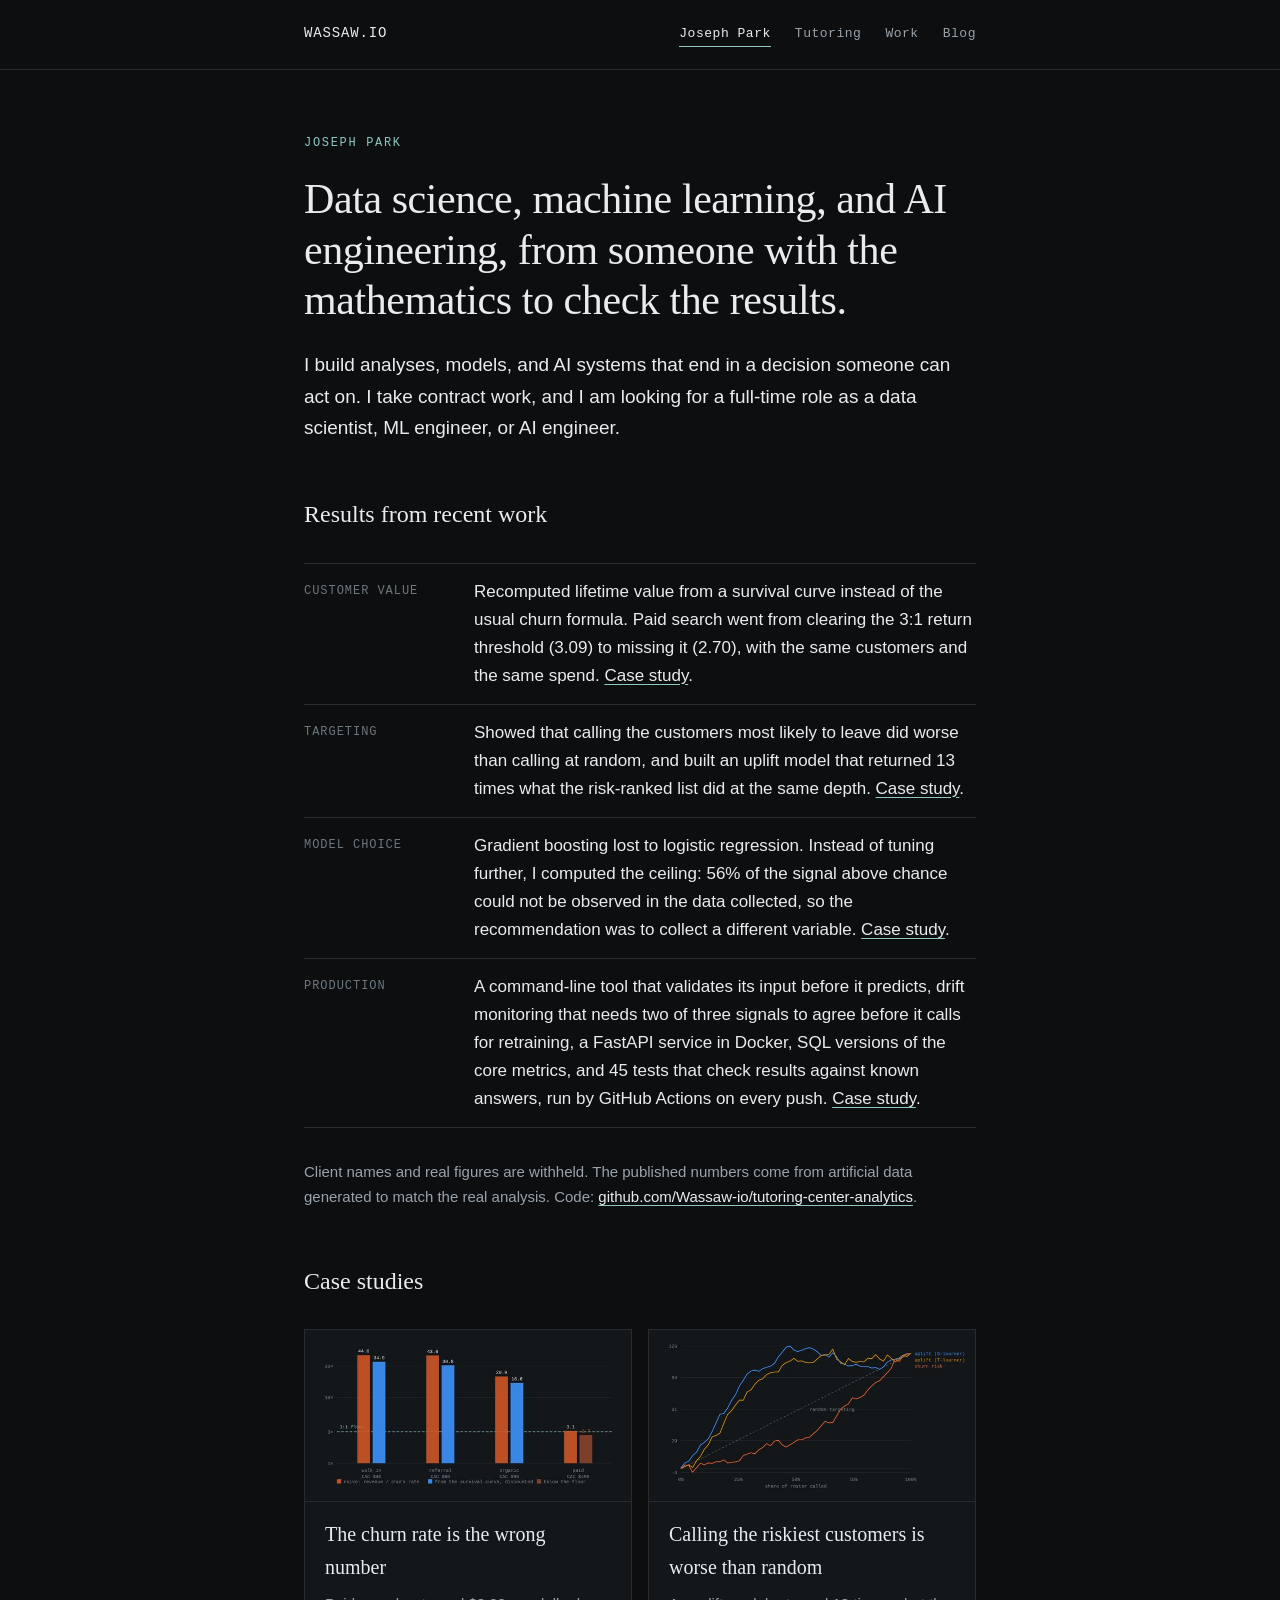
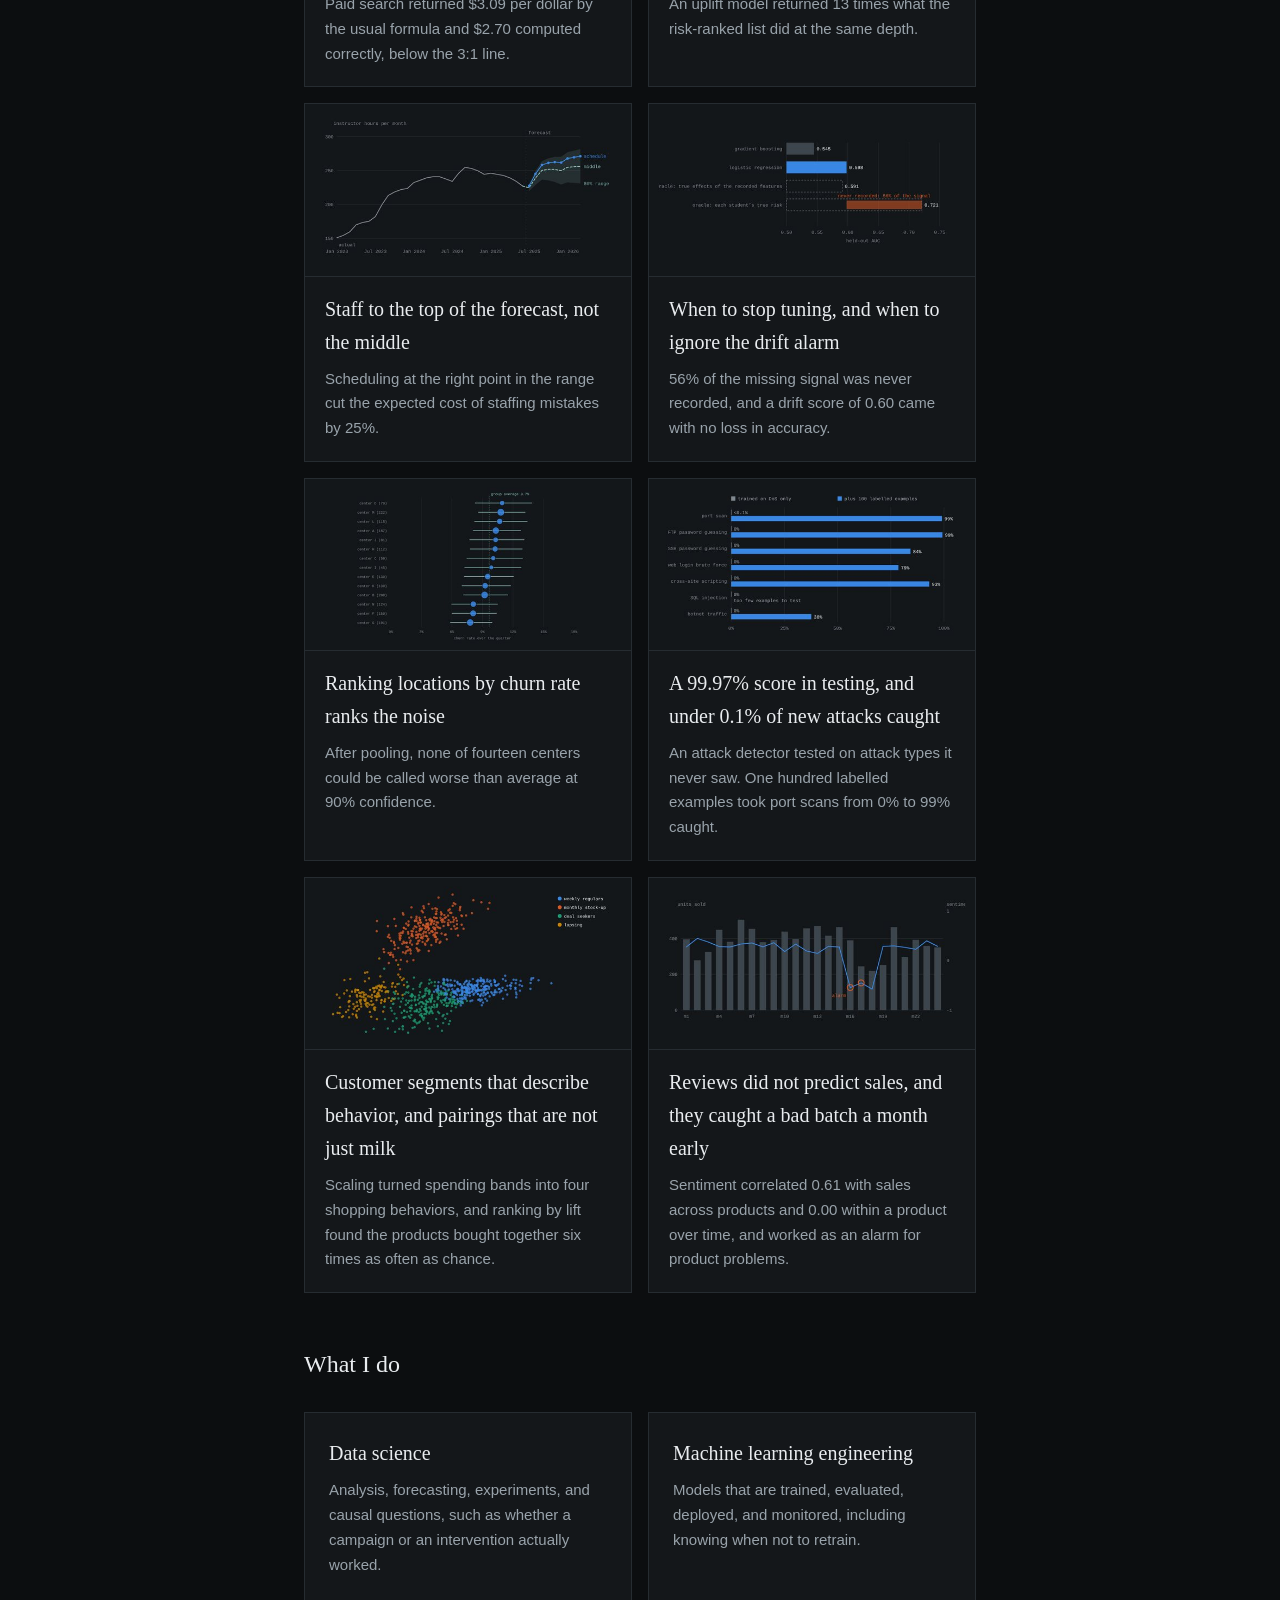
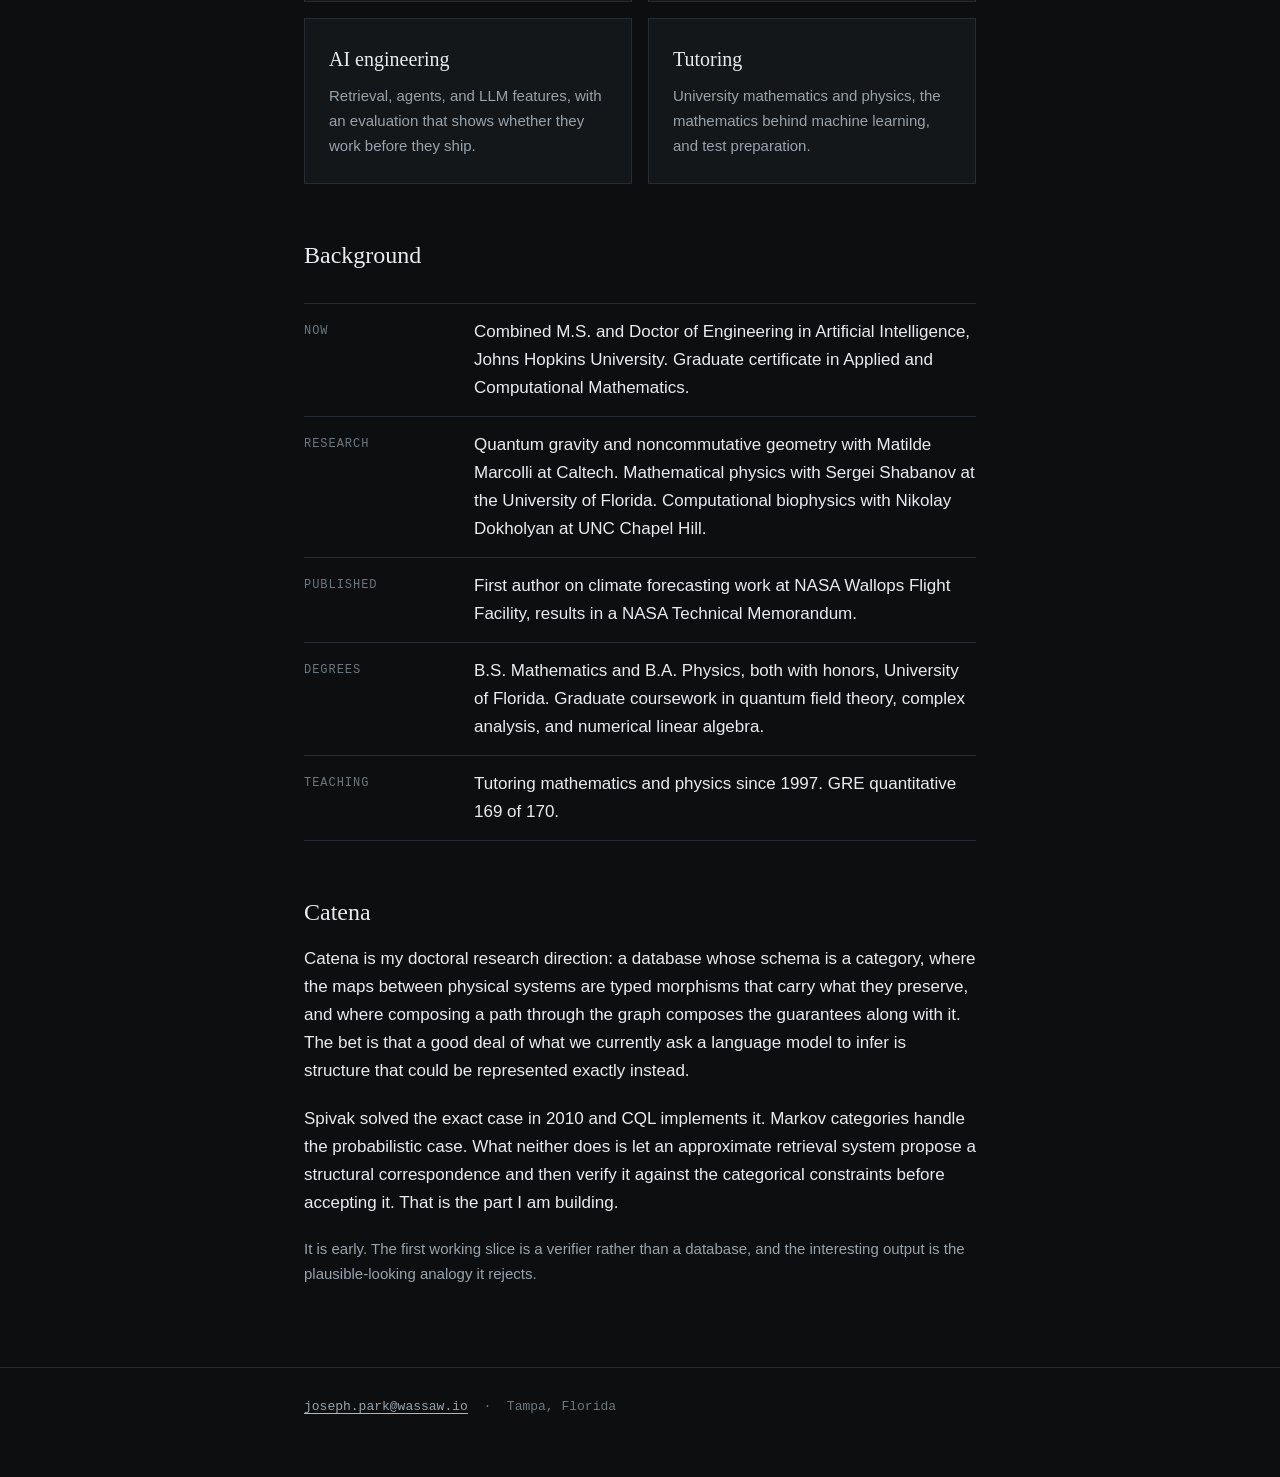
==== commit 380d37fc: "added Blog to navigation bar" ====
--- a/index.html
+++ b/index.html
@@ -1,174 +1,175 @@
-<!doctype html>
-<html lang="en">
-<head>
-<meta charset="utf-8">
-<meta name="viewport" content="width=device-width, initial-scale=1">
-<title>Joseph Park · Wassaw</title>
-<meta name="description" content="Joseph Park. Data science, machine learning engineering, and AI engineering, for contract work and full-time roles. Johns Hopkins M.S./Doctor of Engineering in Artificial Intelligence.">
-<link rel="icon" href="data:image/svg+xml,%3Csvg xmlns='http://www.w3.org/2000/svg' viewBox='0 0 32 32'%3E%3Crect width='32' height='32' fill='%230c0e10'/%3E%3Ctext x='16' y='23' font-size='20' fill='%238ec7c1' text-anchor='middle' font-family='serif'%3E%E2%88%AB%3C/text%3E%3C/svg%3E">
-<link rel="stylesheet" href="style.css">
-</head>
-<body>
-
-<header>
-  <div class="wrap">
-    <a class="brand" href="/">WASSAW.IO</a>
-    <nav>
-      <a class="here" href="/">Joseph Park</a>
-      <a href="/tutoring/">Tutoring</a>
-      <a href="/work/">Work</a>
-    </nav>
-  </div>
-</header>
-
-<main class="wrap">
-
-  <!-- ============ HERO ============ -->
-  <p class="label">Joseph Park</p>
-  <h1>Data science, machine learning, and AI engineering, from someone with the mathematics to check the results.</h1>
-
-  <p class="lede">I build analyses, models, and AI systems that end in a decision someone can act on.  I take contract work, and I am looking for a full-time role as a data scientist, ML engineer, or AI engineer.</p>
-
-  <!-- ============ RESULTS ============ -->
-  <h2>Results from recent work</h2>
-
-  <ul class="facts">
-    <li>
-      <span class="k">Customer value</span>
-      <span class="v">Recomputed lifetime value from a survival curve instead of the usual churn formula.  Paid search went from clearing the 3:1 return threshold (3.09) to missing it (2.70), with the same customers and the same spend.  <a href="/work/tutoring-retention/">Case study</a>.</span>
-    </li>
-    <li>
-      <span class="k">Targeting</span>
-      <span class="v">Showed that calling the customers most likely to leave did worse than calling at random, and built an uplift model that returned 13 times what the risk-ranked list did at the same depth.  <a href="/work/who-to-call/">Case study</a>.</span>
-    </li>
-    <li>
-      <span class="k">Model choice</span>
-      <span class="v">Gradient boosting lost to logistic regression.  Instead of tuning further, I computed the ceiling: 56% of the signal above chance could not be observed in the data collected, so the recommendation was to collect a different variable.  <a href="/work/ml-lifecycle/">Case study</a>.</span>
-    </li>
-    <li>
-      <span class="k">Production</span>
-      <span class="v">A command-line tool that validates its input before it predicts, drift monitoring that needs two of three signals to agree before it calls for retraining, a FastAPI service in Docker, SQL versions of the core metrics, and 45 tests that check results against known answers, run by GitHub Actions on every push.  <a href="/work/ml-lifecycle/">Case study</a>.</span>
-    </li>
-  </ul>
-
-  <p class="note">Client names and real figures are withheld.  The published numbers come from artificial data generated to match the real analysis.  Code:
-  <a href="https://github.com/Wassaw-io/tutoring-center-analytics">github.com/Wassaw-io/tutoring-center-analytics</a>.</p>
-
-  <!-- ============ CASE STUDIES ============ -->
-  <h2>Case studies</h2>
-
-  <div class="cards">
-    <a class="card thumb" href="/work/tutoring-retention/">
-      <img src="/img/thumbs/tutoring-retention.jpg" alt="" width="600" height="315" loading="lazy">
-      <h3>The churn rate is the wrong number</h3>
-      <p>Paid search returned $3.09 per dollar by the usual formula and $2.70 computed correctly, below the 3:1 line.</p>
-    </a>
-    <a class="card thumb" href="/work/who-to-call/">
-      <img src="/img/thumbs/who-to-call.jpg" alt="" width="600" height="315" loading="lazy">
-      <h3>Calling the riskiest customers is worse than random</h3>
-      <p>An uplift model returned 13 times what the risk-ranked list did at the same depth.</p>
-    </a>
-    <a class="card thumb" href="/work/staffing-forecast/">
-      <img src="/img/thumbs/staffing-forecast.jpg" alt="" width="600" height="315" loading="lazy">
-      <h3>Staff to the top of the forecast, not the middle</h3>
-      <p>Scheduling at the right point in the range cut the expected cost of staffing mistakes by 25%.</p>
-    </a>
-    <a class="card thumb" href="/work/ml-lifecycle/">
-      <img src="/img/thumbs/ml-lifecycle.jpg" alt="" width="600" height="315" loading="lazy">
-      <h3>When to stop tuning, and when to ignore the drift alarm</h3>
-      <p>56% of the missing signal was never recorded, and a drift score of 0.60 came with no loss in accuracy.</p>
-    </a>
-    <a class="card thumb" href="/work/ranking-locations/">
-      <img src="/img/thumbs/ranking-locations.jpg" alt="" width="600" height="315" loading="lazy">
-      <h3>Ranking locations by churn rate ranks the noise</h3>
-      <p>After pooling, none of fourteen centers could be called worse than average at 90% confidence.</p>
-    </a>
-    <a class="card thumb" href="/work/attack-detection/">
-      <img src="/img/thumbs/attack-detection.jpg" alt="" width="600" height="315" loading="lazy">
-      <h3>A 99.97% score in testing, and under 0.1% of new attacks caught</h3>
-      <p>An attack detector tested on attack types it never saw.  One hundred labelled examples took port scans from 0% to 99% caught.</p>
-    </a>
-    <a class="card thumb" href="/work/customer-segments/">
-      <img src="/img/thumbs/customer-segments.jpg" alt="" width="600" height="315" loading="lazy">
-      <h3>Customer segments that describe behavior, and pairings that are not just milk</h3>
-      <p>Scaling turned spending bands into four shopping behaviors, and ranking by lift found the products bought together six times as often as chance.</p>
-    </a>
-    <a class="card thumb" href="/work/review-sentiment/">
-      <img src="/img/thumbs/review-sentiment.jpg" alt="" width="600" height="315" loading="lazy">
-      <h3>Reviews did not predict sales, and they caught a bad batch a month early</h3>
-      <p>Sentiment correlated 0.61 with sales across products and 0.00 within a product over time, and worked as an alarm for product problems.</p>
-    </a>
-  </div>
-
-  <!-- ============ ROLES ============ -->
-  <h2>What I do</h2>
-
-  <div class="cards">
-    <a class="card" href="/work/#data-science">
-      <h3>Data science</h3>
-      <p>Analysis, forecasting, experiments, and causal questions, such as whether a campaign or an intervention actually worked.</p>
-    </a>
-    <a class="card" href="/work/#ml-engineering">
-      <h3>Machine learning engineering</h3>
-      <p>Models that are trained, evaluated, deployed, and monitored, including knowing when not to retrain.</p>
-    </a>
-    <a class="card" href="/work/#ai-engineering">
-      <h3>AI engineering</h3>
-      <p>Retrieval, agents, and LLM features, with an evaluation that shows whether they work before they ship.</p>
-    </a>
-    <a class="card" href="/tutoring/">
-      <h3>Tutoring</h3>
-      <p>University mathematics and physics, the mathematics behind machine learning, and test preparation.</p>
-    </a>
-  </div>
-
-  <!-- ============ BACKGROUND ============ -->
-  <h2>Background</h2>
-
-  <ul class="facts">
-    <li>
-      <span class="k">Now</span>
-      <span class="v">Combined M.S. and Doctor of Engineering in Artificial Intelligence, Johns Hopkins University.  Graduate certificate in Applied and Computational Mathematics.</span>
-    </li>
-    <li>
-      <span class="k">Research</span>
-      <span class="v">Quantum gravity and noncommutative geometry with Matilde Marcolli at Caltech.  Mathematical physics with Sergei Shabanov at the University of Florida.  Computational biophysics with Nikolay Dokholyan at UNC Chapel Hill.</span>
-    </li>
-    <li>
-      <span class="k">Published</span>
-      <span class="v">First author on climate forecasting work at NASA Wallops Flight Facility, results in a NASA Technical Memorandum.</span>
-    </li>
-    <li>
-      <span class="k">Degrees</span>
-      <span class="v">B.S. Mathematics and B.A. Physics, both with honors, University of Florida.  Graduate coursework in quantum field theory, complex analysis, and numerical linear algebra.</span>
-    </li>
-    <li>
-      <span class="k">Teaching</span>
-      <span class="v">Tutoring mathematics and physics since 1997.  GRE quantitative 169 of 170.</span>
-    </li>
-  </ul>
-
-  
-<!-- ============ CATENA ============ -->
-  <h2>Catena</h2>
-
-  <p>Catena is my doctoral research direction: a database whose schema is a category, where the maps between physical systems are typed morphisms that carry what they preserve, and where composing a path through the graph composes the guarantees along with it. The bet is that a good deal of what we currently ask a language model to infer is structure that could be represented exactly instead.</p>
-
-  <p>Spivak solved the exact case in 2010 and CQL implements it.  Markov categories
-  handle the probabilistic case. What neither does is let an approximate retrieval
-  system propose a structural correspondence and then verify it against the
-  categorical constraints before accepting it. That is the part I am building.</p>
-
-  <p class="note">It is early. The first working slice is a verifier rather than a
-  database, and the interesting output is the plausible-looking analogy it rejects.</p>
-
-</main>
-
-<footer>
-  <div class="wrap">
-    <a href="mailto:joseph.park@wassaw.io">joseph.park@wassaw.io</a> &nbsp;·&nbsp; Tampa, Florida
-  </div>
-</footer>
-
-</body>
-</html>
+<!doctype html>
+<html lang="en">
+<head>
+<meta charset="utf-8">
+<meta name="viewport" content="width=device-width, initial-scale=1">
+<title>Joseph Park · Wassaw</title>
+<meta name="description" content="Joseph Park. Data science, machine learning engineering, and AI engineering, for contract work and full-time roles. Johns Hopkins M.S./Doctor of Engineering in Artificial Intelligence.">
+<link rel="icon" href="data:image/svg+xml,%3Csvg xmlns='http://www.w3.org/2000/svg' viewBox='0 0 32 32'%3E%3Crect width='32' height='32' fill='%230c0e10'/%3E%3Ctext x='16' y='23' font-size='20' fill='%238ec7c1' text-anchor='middle' font-family='serif'%3E%E2%88%AB%3C/text%3E%3C/svg%3E">
+<link rel="stylesheet" href="style.css">
+</head>
+<body>
+
+<header>
+  <div class="wrap">
+    <a class="brand" href="/">WASSAW.IO</a>
+    <nav>
+      <a class="here" href="/">Joseph Park</a>
+      <a href="/tutoring/">Tutoring</a>
+      <a href="/work/">Work</a>
+      <a href="/Blog/">Blog</a>
+    </nav>
+  </div>
+</header>
+
+<main class="wrap">
+
+  <!-- ============ HERO ============ -->
+  <p class="label">Joseph Park</p>
+  <h1>Data science, machine learning, and AI engineering, from someone with the mathematics to check the results.</h1>
+
+  <p class="lede">I build analyses, models, and AI systems that end in a decision someone can act on.  I take contract work, and I am looking for a full-time role as a data scientist, ML engineer, or AI engineer.</p>
+
+  <!-- ============ RESULTS ============ -->
+  <h2>Results from recent work</h2>
+
+  <ul class="facts">
+    <li>
+      <span class="k">Customer value</span>
+      <span class="v">Recomputed lifetime value from a survival curve instead of the usual churn formula.  Paid search went from clearing the 3:1 return threshold (3.09) to missing it (2.70), with the same customers and the same spend.  <a href="/work/tutoring-retention/">Case study</a>.</span>
+    </li>
+    <li>
+      <span class="k">Targeting</span>
+      <span class="v">Showed that calling the customers most likely to leave did worse than calling at random, and built an uplift model that returned 13 times what the risk-ranked list did at the same depth.  <a href="/work/who-to-call/">Case study</a>.</span>
+    </li>
+    <li>
+      <span class="k">Model choice</span>
+      <span class="v">Gradient boosting lost to logistic regression.  Instead of tuning further, I computed the ceiling: 56% of the signal above chance could not be observed in the data collected, so the recommendation was to collect a different variable.  <a href="/work/ml-lifecycle/">Case study</a>.</span>
+    </li>
+    <li>
+      <span class="k">Production</span>
+      <span class="v">A command-line tool that validates its input before it predicts, drift monitoring that needs two of three signals to agree before it calls for retraining, a FastAPI service in Docker, SQL versions of the core metrics, and 45 tests that check results against known answers, run by GitHub Actions on every push.  <a href="/work/ml-lifecycle/">Case study</a>.</span>
+    </li>
+  </ul>
+
+  <p class="note">Client names and real figures are withheld.  The published numbers come from artificial data generated to match the real analysis.  Code:
+  <a href="https://github.com/Wassaw-io/tutoring-center-analytics">github.com/Wassaw-io/tutoring-center-analytics</a>.</p>
+
+  <!-- ============ CASE STUDIES ============ -->
+  <h2>Case studies</h2>
+
+  <div class="cards">
+    <a class="card thumb" href="/work/tutoring-retention/">
+      <img src="/img/thumbs/tutoring-retention.jpg" alt="" width="600" height="315" loading="lazy">
+      <h3>The churn rate is the wrong number</h3>
+      <p>Paid search returned $3.09 per dollar by the usual formula and $2.70 computed correctly, below the 3:1 line.</p>
+    </a>
+    <a class="card thumb" href="/work/who-to-call/">
+      <img src="/img/thumbs/who-to-call.jpg" alt="" width="600" height="315" loading="lazy">
+      <h3>Calling the riskiest customers is worse than random</h3>
+      <p>An uplift model returned 13 times what the risk-ranked list did at the same depth.</p>
+    </a>
+    <a class="card thumb" href="/work/staffing-forecast/">
+      <img src="/img/thumbs/staffing-forecast.jpg" alt="" width="600" height="315" loading="lazy">
+      <h3>Staff to the top of the forecast, not the middle</h3>
+      <p>Scheduling at the right point in the range cut the expected cost of staffing mistakes by 25%.</p>
+    </a>
+    <a class="card thumb" href="/work/ml-lifecycle/">
+      <img src="/img/thumbs/ml-lifecycle.jpg" alt="" width="600" height="315" loading="lazy">
+      <h3>When to stop tuning, and when to ignore the drift alarm</h3>
+      <p>56% of the missing signal was never recorded, and a drift score of 0.60 came with no loss in accuracy.</p>
+    </a>
+    <a class="card thumb" href="/work/ranking-locations/">
+      <img src="/img/thumbs/ranking-locations.jpg" alt="" width="600" height="315" loading="lazy">
+      <h3>Ranking locations by churn rate ranks the noise</h3>
+      <p>After pooling, none of fourteen centers could be called worse than average at 90% confidence.</p>
+    </a>
+    <a class="card thumb" href="/work/attack-detection/">
+      <img src="/img/thumbs/attack-detection.jpg" alt="" width="600" height="315" loading="lazy">
+      <h3>A 99.97% score in testing, and under 0.1% of new attacks caught</h3>
+      <p>An attack detector tested on attack types it never saw.  One hundred labelled examples took port scans from 0% to 99% caught.</p>
+    </a>
+    <a class="card thumb" href="/work/customer-segments/">
+      <img src="/img/thumbs/customer-segments.jpg" alt="" width="600" height="315" loading="lazy">
+      <h3>Customer segments that describe behavior, and pairings that are not just milk</h3>
+      <p>Scaling turned spending bands into four shopping behaviors, and ranking by lift found the products bought together six times as often as chance.</p>
+    </a>
+    <a class="card thumb" href="/work/review-sentiment/">
+      <img src="/img/thumbs/review-sentiment.jpg" alt="" width="600" height="315" loading="lazy">
+      <h3>Reviews did not predict sales, and they caught a bad batch a month early</h3>
+      <p>Sentiment correlated 0.61 with sales across products and 0.00 within a product over time, and worked as an alarm for product problems.</p>
+    </a>
+  </div>
+
+  <!-- ============ ROLES ============ -->
+  <h2>What I do</h2>
+
+  <div class="cards">
+    <a class="card" href="/work/#data-science">
+      <h3>Data science</h3>
+      <p>Analysis, forecasting, experiments, and causal questions, such as whether a campaign or an intervention actually worked.</p>
+    </a>
+    <a class="card" href="/work/#ml-engineering">
+      <h3>Machine learning engineering</h3>
+      <p>Models that are trained, evaluated, deployed, and monitored, including knowing when not to retrain.</p>
+    </a>
+    <a class="card" href="/work/#ai-engineering">
+      <h3>AI engineering</h3>
+      <p>Retrieval, agents, and LLM features, with an evaluation that shows whether they work before they ship.</p>
+    </a>
+    <a class="card" href="/tutoring/">
+      <h3>Tutoring</h3>
+      <p>University mathematics and physics, the mathematics behind machine learning, and test preparation.</p>
+    </a>
+  </div>
+
+  <!-- ============ BACKGROUND ============ -->
+  <h2>Background</h2>
+
+  <ul class="facts">
+    <li>
+      <span class="k">Now</span>
+      <span class="v">Combined M.S. and Doctor of Engineering in Artificial Intelligence, Johns Hopkins University.  Graduate certificate in Applied and Computational Mathematics.</span>
+    </li>
+    <li>
+      <span class="k">Research</span>
+      <span class="v">Quantum gravity and noncommutative geometry with Matilde Marcolli at Caltech.  Mathematical physics with Sergei Shabanov at the University of Florida.  Computational biophysics with Nikolay Dokholyan at UNC Chapel Hill.</span>
+    </li>
+    <li>
+      <span class="k">Published</span>
+      <span class="v">First author on climate forecasting work at NASA Wallops Flight Facility, results in a NASA Technical Memorandum.</span>
+    </li>
+    <li>
+      <span class="k">Degrees</span>
+      <span class="v">B.S. Mathematics and B.A. Physics, both with honors, University of Florida.  Graduate coursework in quantum field theory, complex analysis, and numerical linear algebra.</span>
+    </li>
+    <li>
+      <span class="k">Teaching</span>
+      <span class="v">Tutoring mathematics and physics since 1997.  GRE quantitative 169 of 170.</span>
+    </li>
+  </ul>
+
+  
+<!-- ============ CATENA ============ -->
+  <h2>Catena</h2>
+
+  <p>Catena is my doctoral research direction: a database whose schema is a category, where the maps between physical systems are typed morphisms that carry what they preserve, and where composing a path through the graph composes the guarantees along with it. The bet is that a good deal of what we currently ask a language model to infer is structure that could be represented exactly instead.</p>
+
+  <p>Spivak solved the exact case in 2010 and CQL implements it.  Markov categories
+  handle the probabilistic case. What neither does is let an approximate retrieval
+  system propose a structural correspondence and then verify it against the
+  categorical constraints before accepting it. That is the part I am building.</p>
+
+  <p class="note">It is early. The first working slice is a verifier rather than a
+  database, and the interesting output is the plausible-looking analogy it rejects.</p>
+
+</main>
+
+<footer>
+  <div class="wrap">
+    <a href="mailto:joseph.park@wassaw.io">joseph.park@wassaw.io</a> &nbsp;·&nbsp; Tampa, Florida
+  </div>
+</footer>
+
+</body>
+</html>
